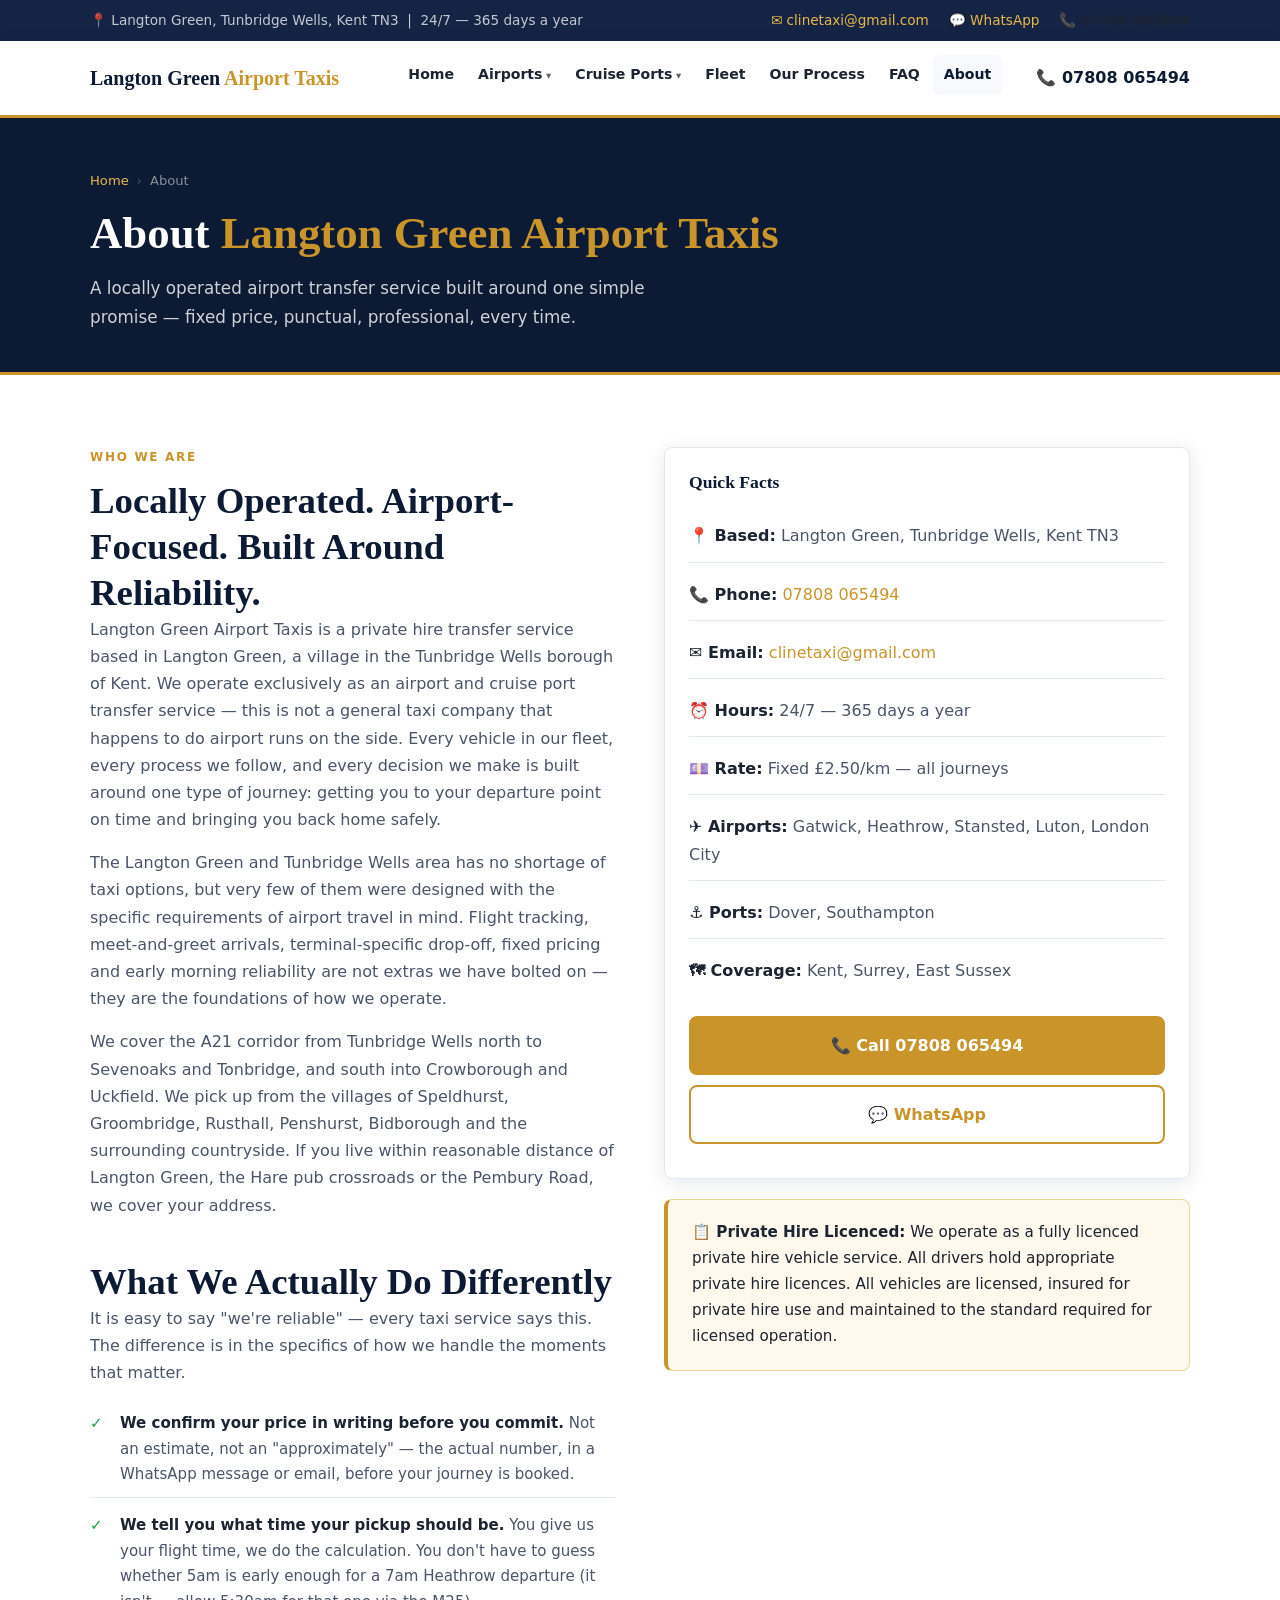
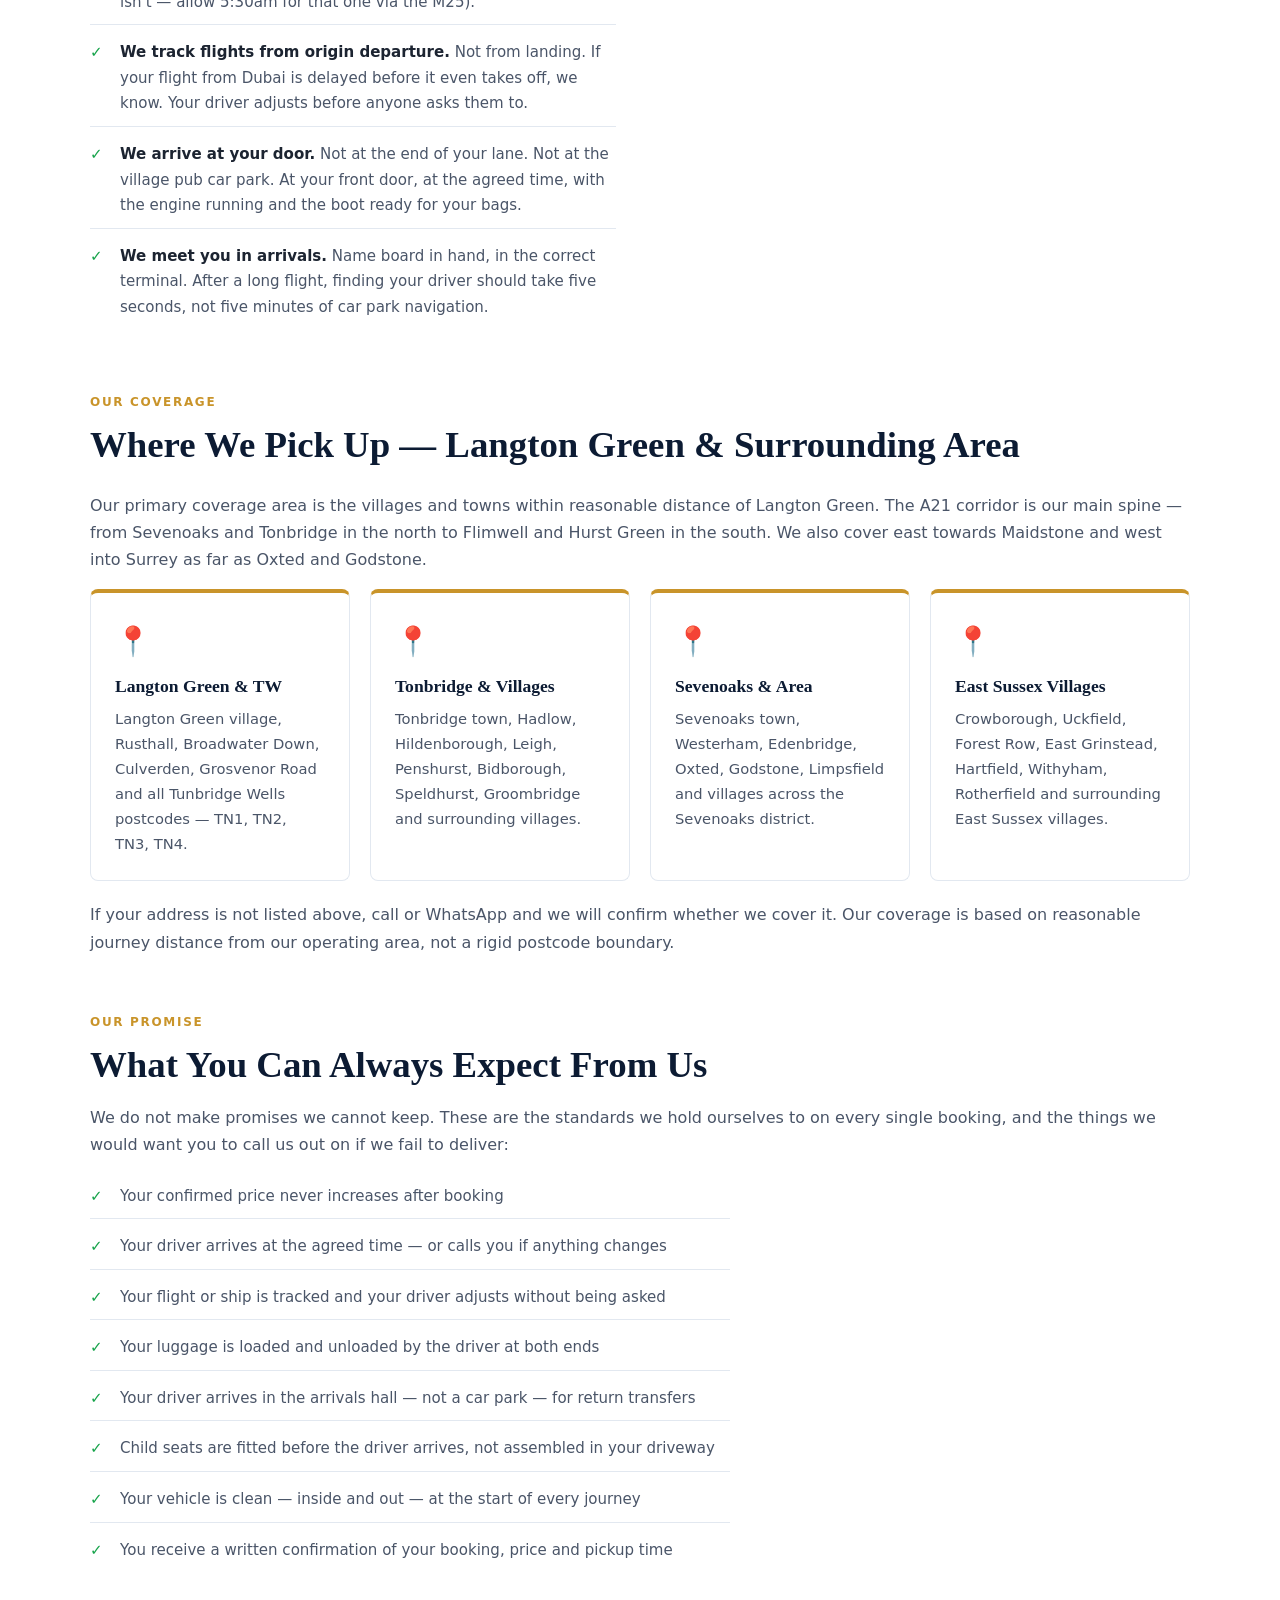
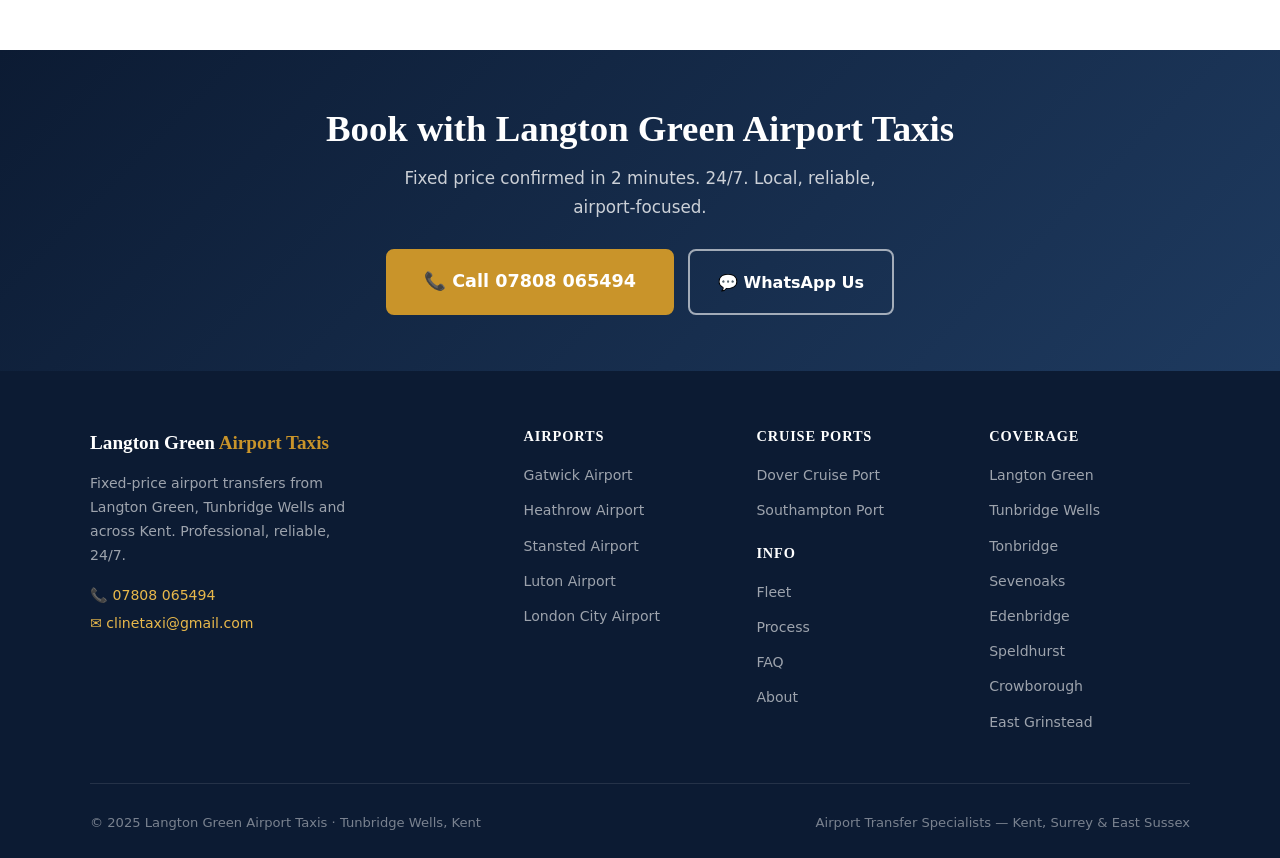
==== about.html @ dd41a6e4 "Initial commit: Langton Green Airport Taxis site" ====
<!DOCTYPE html>
<html lang="en">
<head>
<meta charset="UTF-8">
<meta name="viewport" content="width=device-width, initial-scale=1.0">
<title>About Us | Langton Green Airport Taxis | Kent</title>
<meta name="description" content="Langton Green Airport Taxis — locally operated fixed-price transfer service for Tunbridge Wells, Kent, Surrey and East Sussex. 24/7. Call 07808 065494.">
<meta property="og:type" content="website">
<meta property="og:title" content="About Langton Green Airport Taxis">
<meta property="og:description" content="Locally operated airport transfer service from Langton Green. Fixed price, 24/7, flight tracked. Covering Kent, Surrey & East Sussex.">
<meta property="og:url" content="https://langtongreenairporttaxis.co.uk/about.html">
<meta property="og:site_name" content="Langton Green Airport Taxis">
<meta name="twitter:card" content="summary">
<meta name="twitter:title" content="About Langton Green Airport Taxis">
<meta name="twitter:description" content="Locally operated airport transfer service from Langton Green. Fixed price, 24/7, flight tracked. Covering Kent, Surrey & East Sussex.">
<link rel="canonical" href="https://langtongreenairporttaxis.co.uk/about.html">
<link rel="stylesheet" href="style.css">
<script type="application/ld+json">
{
  "@context": "https://schema.org",
  "@type": "LocalBusiness",
  "name": "Langton Green Airport Taxis",
  "url": "https://langtongreenairporttaxis.co.uk/",
  "telephone": "+447808065494",
  "email": "clinetaxi@gmail.com",
  "description": "Fixed-price airport and cruise port transfers from Langton Green and Tunbridge Wells, Kent.",
  "areaServed": "Langton Green, Tunbridge Wells, Kent"
}
</script>
</head>
<body>
<div class="topbar"><div class="container topbar-inner"><span>📍 Langton Green, Tunbridge Wells, Kent TN3 &nbsp;|&nbsp; 24/7 — 365 days a year</span><div class="topbar-right"><a href="mailto:clinetaxi@gmail.com">✉ clinetaxi@gmail.com</a><a href="https://wa.me/447808065494">💬 WhatsApp</a><a href="tel:+447808065494"><strong>📞 07808 065494</strong></a></div></div></div>
<nav><div class="nav-inner"><a href="index.html" class="logo">Langton Green <span>Airport Taxis</span></a><ul class="nav-links" id="navLinks"><li><a href="index.html">Home</a></li><li class="has-dropdown"><a href="#">Airports</a><div class="dropdown"><a href="gatwick.html">✈️ Gatwick Airport</a><a href="heathrow.html">✈️ Heathrow Airport</a><a href="stansted.html">✈️ Stansted Airport</a><a href="luton.html">✈️ Luton Airport</a><a href="london-city.html">✈️ London City Airport</a></div></li><li class="has-dropdown"><a href="#">Cruise Ports</a><div class="dropdown"><a href="dover.html">⚓ Dover Cruise Port</a><a href="southampton.html">🚢 Southampton Cruise Port</a></div></li><li><a href="fleet.html">Fleet</a></li><li><a href="process.html">Our Process</a></li><li><a href="faq.html">FAQ</a></li><li><a href="about.html" class="active">About</a></li></ul><div class="nav-cta"><a href="tel:+447808065494" class="nav-phone-link">📞 07808 065494</a><button class="hamburger" id="menuBtn" aria-label="Menu"><span></span><span></span><span></span></button></div></div></nav>

<section class="page-hero">
  <div class="container">
    <div class="breadcrumb"><a href="index.html">Home</a> <span>›</span> About</div>
    <h1>About <em>Langton Green Airport Taxis</em></h1>
    <p>A locally operated airport transfer service built around one simple promise — fixed price, punctual, professional, every time.</p>
  </div>
</section>

<section class="section">
  <div class="container">
    <div class="grid-2" style="gap:48px; align-items:start;">
      <div>
        <span class="eyebrow">Who We Are</span>
        <h2>Locally Operated. Airport-Focused. Built Around Reliability.</h2>
        <p>Langton Green Airport Taxis is a private hire transfer service based in Langton Green, a village in the Tunbridge Wells borough of Kent. We operate exclusively as an airport and cruise port transfer service — this is not a general taxi company that happens to do airport runs on the side. Every vehicle in our fleet, every process we follow, and every decision we make is built around one type of journey: getting you to your departure point on time and bringing you back home safely.</p>
        <p>The Langton Green and Tunbridge Wells area has no shortage of taxi options, but very few of them were designed with the specific requirements of airport travel in mind. Flight tracking, meet-and-greet arrivals, terminal-specific drop-off, fixed pricing and early morning reliability are not extras we have bolted on — they are the foundations of how we operate.</p>
        <p>We cover the A21 corridor from Tunbridge Wells north to Sevenoaks and Tonbridge, and south into Crowborough and Uckfield. We pick up from the villages of Speldhurst, Groombridge, Rusthall, Penshurst, Bidborough and the surrounding countryside. If you live within reasonable distance of Langton Green, the Hare pub crossroads or the Pembury Road, we cover your address.</p>

        <h2 style="margin-top:40px;">What We Actually Do Differently</h2>
        <p>It is easy to say "we're reliable" — every taxi service says this. The difference is in the specifics of how we handle the moments that matter.</p>
        <ul class="check-list">
          <li><strong>We confirm your price in writing before you commit.</strong> Not an estimate, not an "approximately" — the actual number, in a WhatsApp message or email, before your journey is booked.</li>
          <li><strong>We tell you what time your pickup should be.</strong> You give us your flight time, we do the calculation. You don't have to guess whether 5am is early enough for a 7am Heathrow departure (it isn't — allow 5:30am for that one via the M25).</li>
          <li><strong>We track flights from origin departure.</strong> Not from landing. If your flight from Dubai is delayed before it even takes off, we know. Your driver adjusts before anyone asks them to.</li>
          <li><strong>We arrive at your door.</strong> Not at the end of your lane. Not at the village pub car park. At your front door, at the agreed time, with the engine running and the boot ready for your bags.</li>
          <li><strong>We meet you in arrivals.</strong> Name board in hand, in the correct terminal. After a long flight, finding your driver should take five seconds, not five minutes of car park navigation.</li>
        </ul>
      </div>

      <div>
        <div class="sidebar-card" style="position:static;">
          <h3>Quick Facts</h3>
          <ul style="list-style:none; padding:0;">
            <li style="padding:12px 0; border-bottom:1px solid var(--border);"><strong>📍 Based:</strong> Langton Green, Tunbridge Wells, Kent TN3</li>
            <li style="padding:12px 0; border-bottom:1px solid var(--border);"><strong>📞 Phone:</strong> <a href="tel:+447808065494">07808 065494</a></li>
            <li style="padding:12px 0; border-bottom:1px solid var(--border);"><strong>✉ Email:</strong> <a href="mailto:clinetaxi@gmail.com">clinetaxi@gmail.com</a></li>
            <li style="padding:12px 0; border-bottom:1px solid var(--border);"><strong>⏰ Hours:</strong> 24/7 — 365 days a year</li>
            <li style="padding:12px 0; border-bottom:1px solid var(--border);"><strong>💷 Rate:</strong> Fixed £2.50/km — all journeys</li>
            <li style="padding:12px 0; border-bottom:1px solid var(--border);"><strong>✈ Airports:</strong> Gatwick, Heathrow, Stansted, Luton, London City</li>
            <li style="padding:12px 0; border-bottom:1px solid var(--border);"><strong>⚓ Ports:</strong> Dover, Southampton</li>
            <li style="padding:12px 0;"><strong>🗺 Coverage:</strong> Kent, Surrey, East Sussex</li>
          </ul>
          <div style="margin-top:20px;">
            <a href="tel:+447808065494" class="btn btn-gold" style="width:100%; justify-content:center; margin-bottom:10px;">📞 Call 07808 065494</a>
            <a href="https://wa.me/447808065494" class="btn btn-outline-gold" style="width:100%; justify-content:center;">💬 WhatsApp</a>
          </div>
        </div>

        <div class="info-box" style="margin-top:20px;">
          <p><strong>📋 Private Hire Licenced:</strong> We operate as a fully licenced private hire vehicle service. All drivers hold appropriate private hire licences. All vehicles are licensed, insured for private hire use and maintained to the standard required for licensed operation.</p>
        </div>
      </div>
    </div>

    <div style="margin-top:56px;">
      <span class="eyebrow">Our Coverage</span>
      <h2 class="mb-24">Where We Pick Up — Langton Green & Surrounding Area</h2>
      <p>Our primary coverage area is the villages and towns within reasonable distance of Langton Green. The A21 corridor is our main spine — from Sevenoaks and Tonbridge in the north to Flimwell and Hurst Green in the south. We also cover east towards Maidstone and west into Surrey as far as Oxted and Godstone.</p>

      <div class="grid-4">
        <div class="season-card">
          <span class="season-emoji">📍</span>
          <h3>Langton Green & TW</h3>
          <p>Langton Green village, Rusthall, Broadwater Down, Culverden, Grosvenor Road and all Tunbridge Wells postcodes — TN1, TN2, TN3, TN4.</p>
        </div>
        <div class="season-card">
          <span class="season-emoji">📍</span>
          <h3>Tonbridge & Villages</h3>
          <p>Tonbridge town, Hadlow, Hildenborough, Leigh, Penshurst, Bidborough, Speldhurst, Groombridge and surrounding villages.</p>
        </div>
        <div class="season-card">
          <span class="season-emoji">📍</span>
          <h3>Sevenoaks & Area</h3>
          <p>Sevenoaks town, Westerham, Edenbridge, Oxted, Godstone, Limpsfield and villages across the Sevenoaks district.</p>
        </div>
        <div class="season-card">
          <span class="season-emoji">📍</span>
          <h3>East Sussex Villages</h3>
          <p>Crowborough, Uckfield, Forest Row, East Grinstead, Hartfield, Withyham, Rotherfield and surrounding East Sussex villages.</p>
        </div>
      </div>
      <p style="margin-top:20px;">If your address is not listed above, call or WhatsApp and we will confirm whether we cover it. Our coverage is based on reasonable journey distance from our operating area, not a rigid postcode boundary.</p>
    </div>

    <div style="margin-top:56px;">
      <span class="eyebrow">Our Promise</span>
      <h2 class="mb-16">What You Can Always Expect From Us</h2>
      <p>We do not make promises we cannot keep. These are the standards we hold ourselves to on every single booking, and the things we would want you to call us out on if we fail to deliver:</p>
      <ul class="check-list" style="max-width:640px;">
        <li>Your confirmed price never increases after booking</li>
        <li>Your driver arrives at the agreed time — or calls you if anything changes</li>
        <li>Your flight or ship is tracked and your driver adjusts without being asked</li>
        <li>Your luggage is loaded and unloaded by the driver at both ends</li>
        <li>Your driver arrives in the arrivals hall — not a car park — for return transfers</li>
        <li>Child seats are fitted before the driver arrives, not assembled in your driveway</li>
        <li>Your vehicle is clean — inside and out — at the start of every journey</li>
        <li>You receive a written confirmation of your booking, price and pickup time</li>
      </ul>
    </div>

  </div>
</section>

<section class="cta-strip"><div class="container"><h2>Book with Langton Green Airport Taxis</h2><p>Fixed price confirmed in 2 minutes. 24/7. Local, reliable, airport-focused.</p><div class="btn-ctas"><a href="tel:+447808065494" class="btn btn-gold btn-lg">📞 Call 07808 065494</a><a href="https://wa.me/447808065494" class="btn btn-outline-white">💬 WhatsApp Us</a></div></div></section>

<footer><div class="container"><div class="footer-grid"><div class="footer-brand"><span class="footer-logo-txt">Langton Green <span>Airport Taxis</span></span><p>Fixed-price airport transfers from Langton Green, Tunbridge Wells and across Kent. Professional, reliable, 24/7.</p><div class="footer-contact"><a href="tel:+447808065494">📞 07808 065494</a><a href="mailto:clinetaxi@gmail.com">✉ clinetaxi@gmail.com</a></div></div><div><h4>Airports</h4><ul><li><a href="gatwick.html">Gatwick Airport</a></li><li><a href="heathrow.html">Heathrow Airport</a></li><li><a href="stansted.html">Stansted Airport</a></li><li><a href="luton.html">Luton Airport</a></li><li><a href="london-city.html">London City Airport</a></li></ul></div><div><h4>Cruise Ports</h4><ul><li><a href="dover.html">Dover Cruise Port</a></li><li><a href="southampton.html">Southampton Port</a></li></ul><h4 style="margin-top:20px;">Info</h4><ul><li><a href="fleet.html">Fleet</a></li><li><a href="process.html">Process</a></li><li><a href="faq.html">FAQ</a></li><li><a href="about.html">About</a></li></ul></div><div><h4>Coverage</h4><ul><li><a href="#">Langton Green</a></li><li><a href="#">Tunbridge Wells</a></li><li><a href="#">Tonbridge</a></li><li><a href="#">Sevenoaks</a></li><li><a href="#">Edenbridge</a></li><li><a href="#">Speldhurst</a></li><li><a href="#">Crowborough</a></li><li><a href="#">East Grinstead</a></li></ul></div></div><div class="footer-bottom"><span>© 2025 Langton Green Airport Taxis · Tunbridge Wells, Kent</span><span>Airport Transfer Specialists — Kent, Surrey & East Sussex</span></div></div></footer>
<script>const menuBtn=document.getElementById('menuBtn');const navLinks=document.getElementById('navLinks');menuBtn.addEventListener('click',()=>navLinks.classList.toggle('open'));</script>
</body>
</html>
---- style.css ----
/* =============================================
   LANGTON GREEN AIRPORT TAXIS
   Design System — Premium British Transfer
   Palette: Navy / Gold / White / Light Grey
   ============================================= */

:root {
  --navy:       #0C1B33;
  --navy-light: #152444;
  --navy-mid:   #1E3A5F;
  --gold:       #C9942A;
  --gold-light: #E8B84B;
  --gold-pale:  #FFF8EC;
  --white:      #FFFFFF;
  --light:      #F8F9FC;
  --border:     #E2E8F0;
  --text:       #1C2431;
  --text-mid:   #4A5568;
  --text-light: #718096;
  --green:      #16A34A;
  --red:        #DC2626;
  --radius:     8px;
  --shadow:     0 4px 20px rgba(12,27,51,0.1);
  --transition: 0.2s ease;
}

/* Reset */
*, *::before, *::after { margin: 0; padding: 0; box-sizing: border-box; }
html { scroll-behavior: smooth; }
img { max-width: 100%; height: auto; display: block; }

/* Base */
body {
  font-family: -apple-system, BlinkMacSystemFont, 'Segoe UI', system-ui, sans-serif;
  color: var(--text);
  line-height: 1.7;
  font-size: 16px;
  background: var(--white);
}

/* Typography */
h1, h2, h3, h4 {
  font-family: Georgia, 'Times New Roman', serif;
  line-height: 1.25;
  color: var(--navy);
}
h1 { font-size: clamp(2rem, 5vw, 3.4rem); font-weight: 700; }
h2 { font-size: clamp(1.5rem, 3.5vw, 2.3rem); font-weight: 700; }
h3 { font-size: clamp(1.1rem, 2.5vw, 1.5rem); font-weight: 600; }
h4 { font-size: 1.05rem; font-weight: 600; }

p { margin-bottom: 1rem; color: var(--text-mid); }
p:last-child { margin-bottom: 0; }
ul, ol { padding-left: 1.5rem; }
li { margin-bottom: 6px; color: var(--text-mid); }
a { color: var(--gold); text-decoration: none; transition: var(--transition); }
a:hover { color: var(--gold-light); }
strong { color: var(--text); }

.gold { color: var(--gold) !important; }
.white { color: var(--white) !important; }

/* Layout */
.container { max-width: 1140px; margin: 0 auto; padding: 0 20px; }
.section { padding: 72px 0; }
.section-dark { background: var(--navy); }
.section-dark h1, .section-dark h2, .section-dark h3, .section-dark h4 { color: var(--white); }
.section-dark p, .section-dark li { color: rgba(255,255,255,0.78); }
.section-dark strong { color: var(--white); }
.section-light { background: var(--light); }
.section-gold-pale { background: var(--gold-pale); }
.text-center { text-align: center; }

/* Section headers */
.section-header { text-align: center; max-width: 680px; margin: 0 auto 48px; }
.section-header h2 { margin-bottom: 12px; }
.section-header p { font-size: 1.05rem; color: var(--text-mid); }

/* Eyebrow */
.eyebrow {
  display: block;
  font-size: 0.75rem;
  font-weight: 700;
  letter-spacing: 0.14em;
  text-transform: uppercase;
  color: var(--gold);
  margin-bottom: 10px;
}
.section-dark .eyebrow { color: var(--gold-light); }

/* Divider */
.divider {
  width: 56px;
  height: 3px;
  background: var(--gold);
  margin: 16px auto 0;
}

/* =============================================
   BUTTONS
   ============================================= */
.btn {
  display: inline-flex;
  align-items: center;
  justify-content: center;
  gap: 8px;
  padding: 14px 28px;
  border-radius: var(--radius);
  font-weight: 700;
  font-size: 1rem;
  cursor: pointer;
  transition: var(--transition);
  text-decoration: none;
  border: 2px solid transparent;
  white-space: nowrap;
}
.btn-gold {
  background: var(--gold);
  color: var(--white);
  border-color: var(--gold);
}
.btn-gold:hover {
  background: var(--gold-light);
  border-color: var(--gold-light);
  color: var(--white);
  transform: translateY(-1px);
  box-shadow: 0 6px 20px rgba(201,148,42,0.35);
}
.btn-white {
  background: var(--white);
  color: var(--navy);
  border-color: var(--white);
}
.btn-white:hover {
  background: transparent;
  color: var(--white);
  transform: translateY(-1px);
}
.btn-outline-white {
  background: transparent;
  color: var(--white);
  border-color: rgba(255,255,255,0.6);
}
.btn-outline-white:hover {
  background: var(--white);
  color: var(--navy);
  border-color: var(--white);
}
.btn-outline-gold {
  background: transparent;
  color: var(--gold);
  border-color: var(--gold);
}
.btn-outline-gold:hover {
  background: var(--gold);
  color: var(--white);
}
.btn-lg { padding: 16px 36px; font-size: 1.1rem; }
.btn-sm { padding: 10px 20px; font-size: 0.9rem; }

/* =============================================
   TOPBAR
   ============================================= */
.topbar {
  background: var(--navy-light);
  color: rgba(255,255,255,0.75);
  padding: 9px 0;
  font-size: 0.85rem;
}
.topbar-inner {
  display: flex;
  justify-content: space-between;
  align-items: center;
  flex-wrap: wrap;
  gap: 8px;
}
.topbar a { color: var(--gold-light); }
.topbar a:hover { color: var(--white); }
.topbar-right { display: flex; gap: 20px; align-items: center; }

/* =============================================
   NAV
   ============================================= */
nav {
  background: var(--white);
  border-bottom: 3px solid var(--gold);
  position: sticky;
  top: 0;
  z-index: 200;
  box-shadow: 0 2px 16px rgba(0,0,0,0.08);
}
.nav-inner {
  display: flex;
  align-items: center;
  justify-content: space-between;
  padding: 14px 20px;
  max-width: 1140px;
  margin: 0 auto;
  gap: 16px;
}
.logo {
  font-family: Georgia, serif;
  font-weight: 700;
  font-size: 1.25rem;
  color: var(--navy);
  text-decoration: none;
  flex-shrink: 0;
}
.logo span { color: var(--gold); }

.nav-links {
  display: flex;
  list-style: none;
  gap: 2px;
  align-items: center;
  flex-wrap: nowrap;
}
.nav-links > li > a {
  color: var(--text);
  font-weight: 600;
  font-size: 0.88rem;
  padding: 8px 11px;
  border-radius: 6px;
  display: block;
}
.nav-links > li > a:hover,
.nav-links > li > a.active { background: var(--light); color: var(--navy); }

/* Dropdown */
.has-dropdown { position: relative; }
.has-dropdown > a::after { content: ' ▾'; font-size: 0.65rem; opacity: 0.7; }
.dropdown {
  position: absolute;
  top: calc(100% + 6px);
  left: 0;
  background: var(--white);
  border: 1px solid var(--border);
  border-radius: var(--radius);
  box-shadow: 0 8px 28px rgba(0,0,0,0.13);
  min-width: 230px;
  opacity: 0;
  visibility: hidden;
  transform: translateY(-6px);
  transition: all 0.2s ease;
  z-index: 300;
}
.has-dropdown:hover .dropdown,
.has-dropdown:focus-within .dropdown {
  opacity: 1;
  visibility: visible;
  transform: translateY(0);
}
.dropdown a {
  display: flex;
  align-items: center;
  gap: 8px;
  padding: 11px 16px;
  color: var(--text-mid);
  font-size: 0.88rem;
  border-bottom: 1px solid var(--border);
  font-weight: 500;
}
.dropdown a:last-child { border-bottom: none; border-radius: 0 0 var(--radius) var(--radius); }
.dropdown a:first-child { border-radius: var(--radius) var(--radius) 0 0; }
.dropdown a:hover { background: var(--light); color: var(--gold); }

.nav-cta { display: flex; align-items: center; gap: 10px; flex-shrink: 0; }
.nav-phone-link {
  font-weight: 700;
  color: var(--navy);
  font-size: 1rem;
  display: flex;
  align-items: center;
  gap: 6px;
}
.nav-phone-link:hover { color: var(--gold); }

/* Hamburger */
.hamburger {
  display: none;
  flex-direction: column;
  gap: 5px;
  cursor: pointer;
  padding: 6px;
  background: none;
  border: none;
}
.hamburger span {
  display: block;
  height: 2px;
  width: 24px;
  background: var(--navy);
  border-radius: 2px;
  transition: var(--transition);
}

/* =============================================
   HERO (HOMEPAGE)
   ============================================= */
.hero {
  background: var(--navy);
  padding: 80px 0 64px;
  position: relative;
  overflow: hidden;
}
.hero::before {
  content: '';
  position: absolute;
  inset: 0;
  background:
    radial-gradient(ellipse at 70% 30%, rgba(201,148,42,0.12) 0%, transparent 55%),
    radial-gradient(ellipse at 20% 80%, rgba(30,58,95,0.6) 0%, transparent 50%);
  pointer-events: none;
}
.hero-grid {
  display: grid;
  grid-template-columns: 1fr 380px;
  gap: 40px;
  align-items: start;
  position: relative;
  z-index: 1;
}
.hero h1 { color: var(--white); margin-bottom: 1.2rem; }
.hero h1 em { color: var(--gold); font-style: normal; }
.hero-lead { font-size: 1.12rem; color: rgba(255,255,255,0.82); max-width: 540px; margin-bottom: 2rem; }
.hero-ctas { display: flex; gap: 12px; flex-wrap: wrap; margin-bottom: 2.5rem; }

.hero-badges {
  display: flex;
  flex-wrap: wrap;
  gap: 14px;
}
.h-badge {
  display: flex;
  align-items: center;
  gap: 7px;
  font-size: 0.88rem;
  color: rgba(255,255,255,0.78);
  background: rgba(255,255,255,0.07);
  padding: 7px 12px;
  border-radius: 20px;
  border: 1px solid rgba(255,255,255,0.12);
}
.h-badge strong { color: var(--white); }

/* Hero card (price box) */
.hero-card {
  background: rgba(255,255,255,0.06);
  border: 1px solid rgba(255,255,255,0.15);
  border-radius: 12px;
  padding: 28px;
  backdrop-filter: blur(10px);
}
.hero-card h3 { color: var(--white); margin-bottom: 16px; font-size: 1.1rem; }
.price-big {
  font-family: Georgia, serif;
  font-size: 3.5rem;
  font-weight: 700;
  color: var(--gold);
  line-height: 1;
  margin-bottom: 4px;
}
.price-label { font-size: 0.85rem; color: rgba(255,255,255,0.65); margin-bottom: 20px; }
.airport-list { list-style: none; padding: 0; margin-bottom: 20px; }
.airport-list li {
  padding: 8px 0;
  color: rgba(255,255,255,0.8);
  font-size: 0.9rem;
  border-bottom: 1px solid rgba(255,255,255,0.08);
  display: flex;
  justify-content: space-between;
  margin: 0;
}
.airport-list li:last-child { border-bottom: none; }
.airport-list li span { color: var(--gold-light); font-weight: 600; }

/* =============================================
   TRUST STRIP
   ============================================= */
.trust-strip {
  background: var(--white);
  border-bottom: 1px solid var(--border);
  padding: 0;
}
.trust-grid {
  display: grid;
  grid-template-columns: repeat(5, 1fr);
  border: 1px solid var(--border);
  border-radius: var(--radius);
  overflow: hidden;
  margin: 0 20px;
  max-width: 1140px;
  margin: -24px auto 0;
  box-shadow: var(--shadow);
  position: relative;
  z-index: 10;
}
.t-item {
  background: var(--white);
  padding: 22px 16px;
  text-align: center;
  border-right: 1px solid var(--border);
}
.t-item:last-child { border-right: none; }
.t-num {
  font-family: Georgia, serif;
  font-size: 1.9rem;
  font-weight: 700;
  color: var(--gold);
  display: block;
  line-height: 1;
  margin-bottom: 4px;
}
.t-label {
  font-size: 0.8rem;
  color: var(--text-mid);
  font-weight: 500;
}

/* =============================================
   SERVICE CARDS
   ============================================= */
.service-card {
  background: var(--white);
  border-radius: var(--radius);
  padding: 28px;
  border: 1px solid var(--border);
  box-shadow: 0 2px 12px rgba(12,27,51,0.06);
  transition: var(--transition);
  display: flex;
  flex-direction: column;
}
.service-card:hover {
  border-color: var(--gold);
  transform: translateY(-3px);
  box-shadow: 0 10px 32px rgba(12,27,51,0.12);
}
.sc-icon { font-size: 2rem; margin-bottom: 12px; }
.sc-dist {
  font-size: 0.8rem;
  color: var(--text-light);
  font-weight: 600;
  letter-spacing: 0.05em;
  text-transform: uppercase;
  margin-bottom: 6px;
  display: block;
}
.service-card h3 { margin-bottom: 8px; font-size: 1.15rem; }
.service-card p { color: var(--text-mid); font-size: 0.92rem; flex-grow: 1; }
.sc-price {
  display: flex;
  align-items: center;
  justify-content: space-between;
  margin-top: 16px;
  padding-top: 14px;
  border-top: 1px solid var(--border);
}
.sc-price-val { font-weight: 700; color: var(--navy); font-family: Georgia, serif; font-size: 1.1rem; }
.sc-link {
  color: var(--gold);
  font-size: 0.88rem;
  font-weight: 700;
  display: flex;
  align-items: center;
  gap: 4px;
}

/* =============================================
   PROCESS STEPS
   ============================================= */
.step-row { display: flex; gap: 20px; margin-bottom: 28px; }
.step-num-circle {
  flex-shrink: 0;
  width: 48px;
  height: 48px;
  border-radius: 50%;
  background: var(--gold);
  color: var(--white);
  display: flex;
  align-items: center;
  justify-content: center;
  font-family: Georgia, serif;
  font-weight: 700;
  font-size: 1.15rem;
}
.section-dark .step-num-circle { background: var(--gold); }
.step-body h4 { margin-bottom: 5px; font-size: 1rem; }

/* =============================================
   COMPARISON TABLE
   ============================================= */
.compare-wrap { overflow-x: auto; }
.compare-table {
  width: 100%;
  border-collapse: collapse;
  border-radius: var(--radius);
  overflow: hidden;
  box-shadow: var(--shadow);
  min-width: 600px;
}
.compare-table th {
  background: var(--navy);
  color: var(--white);
  padding: 14px 16px;
  text-align: left;
  font-size: 0.82rem;
  font-weight: 700;
  letter-spacing: 0.04em;
  text-transform: uppercase;
}
.compare-table td {
  padding: 13px 16px;
  border-bottom: 1px solid var(--border);
  font-size: 0.9rem;
  color: var(--text-mid);
  background: var(--white);
}
.compare-table tr.us-row td {
  background: var(--gold-pale);
  font-weight: 600;
  color: var(--navy);
}
.compare-table tr:last-child td { border-bottom: none; }
.yes { color: var(--green); font-weight: 700; }
.no { color: var(--red); }
.maybe { color: #D97706; }

/* =============================================
   REVIEW CARDS
   ============================================= */
.review-card {
  background: var(--white);
  border-radius: var(--radius);
  padding: 24px;
  border: 1px solid var(--border);
  border-left: 4px solid var(--gold);
  box-shadow: 0 2px 10px rgba(0,0,0,0.05);
}
.stars { color: var(--gold); font-size: 1rem; margin-bottom: 10px; letter-spacing: 2px; }
.review-text { font-style: italic; color: var(--text-mid); margin-bottom: 14px; line-height: 1.6; font-size: 0.95rem; }
.review-meta { font-weight: 700; color: var(--navy); font-size: 0.9rem; }
.review-meta span { font-weight: 400; color: var(--text-light); }

/* =============================================
   FAQ
   ============================================= */
.faq-item {
  border: 1px solid var(--border);
  border-radius: var(--radius);
  overflow: hidden;
  margin-bottom: 10px;
}
.faq-q {
  padding: 17px 20px;
  background: var(--white);
  font-weight: 600;
  color: var(--navy);
  cursor: pointer;
  display: flex;
  justify-content: space-between;
  align-items: center;
  font-size: 0.97rem;
  line-height: 1.4;
  user-select: none;
}
.faq-toggle {
  flex-shrink: 0;
  width: 24px;
  height: 24px;
  background: var(--gold);
  color: var(--white);
  border-radius: 50%;
  display: flex;
  align-items: center;
  justify-content: center;
  font-size: 1.1rem;
  line-height: 1;
  margin-left: 12px;
  transition: var(--transition);
}
.faq-a {
  padding: 0 20px;
  max-height: 0;
  overflow: hidden;
  background: var(--light);
  font-size: 0.93rem;
  transition: max-height 0.32s ease, padding 0.32s ease;
  color: var(--text-mid);
}
.faq-item.open .faq-a {
  max-height: 600px;
  padding: 16px 20px;
}
.faq-item.open .faq-toggle { transform: rotate(45deg); }

/* =============================================
   ROUTE INFO BOX
   ============================================= */
.route-box {
  background: var(--light);
  border-left: 4px solid var(--gold);
  border-radius: var(--radius);
  padding: 24px;
  margin: 24px 0;
}
.route-box h4 { margin-bottom: 14px; color: var(--navy); }
.route-stats {
  display: flex;
  flex-wrap: wrap;
  gap: 16px;
}
.r-stat {
  display: flex;
  align-items: center;
  gap: 8px;
  font-size: 0.9rem;
}
.r-stat .icon { font-size: 1.2rem; }
.r-stat strong { color: var(--navy); display: block; }
.r-stat span { color: var(--text-light); font-size: 0.82rem; }

/* Terminal cards */
.terminal-grid {
  display: grid;
  grid-template-columns: repeat(auto-fit, minmax(175px, 1fr));
  gap: 14px;
  margin: 20px 0;
}
.terminal-card {
  background: var(--white);
  border: 1px solid var(--border);
  border-radius: var(--radius);
  padding: 18px;
  text-align: center;
}
.terminal-card h4 { color: var(--navy); font-size: 0.95rem; margin-bottom: 6px; }
.terminal-card p { color: var(--text-mid); font-size: 0.82rem; margin: 0; }

/* =============================================
   CHECKLIST
   ============================================= */
.check-list {
  list-style: none;
  padding: 0;
}
.check-list li {
  padding: 9px 0 9px 30px;
  position: relative;
  color: var(--text-mid);
  border-bottom: 1px solid var(--border);
  font-size: 0.94rem;
}
.check-list li:last-child { border-bottom: none; }
.check-list li::before {
  content: '✓';
  position: absolute;
  left: 0;
  color: var(--green);
  font-weight: 700;
  top: 9px;
}
.section-dark .check-list li { color: rgba(255,255,255,0.78); border-color: rgba(255,255,255,0.1); }
.section-dark .check-list li::before { color: var(--gold-light); }

/* =============================================
   SEASON CARDS
   ============================================= */
.season-card {
  background: var(--white);
  border-radius: var(--radius);
  padding: 24px;
  border: 1px solid var(--border);
  border-top: 4px solid var(--gold);
}
.season-emoji { font-size: 1.8rem; display: block; margin-bottom: 10px; }
.season-card h3 { font-size: 1.1rem; margin-bottom: 8px; }
.season-card p { font-size: 0.92rem; color: var(--text-mid); }

/* =============================================
   CTA STRIP
   ============================================= */
.cta-strip {
  background: linear-gradient(135deg, var(--navy) 0%, var(--navy-mid) 100%);
  padding: 56px 0;
  text-align: center;
}
.cta-strip h2 { color: var(--white); margin-bottom: 12px; }
.cta-strip p { color: rgba(255,255,255,0.78); max-width: 500px; margin: 0 auto 28px; font-size: 1.05rem; }
.cta-strip .btn-ctas { display: flex; gap: 14px; justify-content: center; flex-wrap: wrap; }

/* =============================================
   PAGE HERO (interior pages)
   ============================================= */
.page-hero {
  background: var(--navy);
  padding: 52px 0 44px;
  position: relative;
}
.page-hero::after {
  content: '';
  position: absolute;
  bottom: 0;
  left: 0;
  right: 0;
  height: 3px;
  background: var(--gold);
}
.page-hero h1 { color: var(--white); margin-bottom: 12px; font-size: clamp(1.7rem, 4vw, 2.8rem); }
.page-hero h1 em { color: var(--gold); font-style: normal; }
.page-hero p { color: rgba(255,255,255,0.8); max-width: 620px; font-size: 1.05rem; }
.breadcrumb {
  font-size: 0.82rem;
  color: rgba(255,255,255,0.5);
  margin-bottom: 14px;
  display: flex;
  align-items: center;
  gap: 8px;
  flex-wrap: wrap;
}
.breadcrumb a { color: var(--gold-light); }
.breadcrumb span { opacity: 0.5; }

/* Inline highlight box */
.info-box {
  background: var(--gold-pale);
  border: 1px solid #F0D598;
  border-left: 4px solid var(--gold);
  border-radius: var(--radius);
  padding: 20px 24px;
  margin: 24px 0;
}
.info-box p { margin: 0; color: var(--text); font-size: 0.95rem; }

/* =============================================
   FLEET CARDS
   ============================================= */
.fleet-card {
  background: var(--white);
  border: 1px solid var(--border);
  border-radius: var(--radius);
  overflow: hidden;
  box-shadow: 0 2px 12px rgba(0,0,0,0.06);
  transition: var(--transition);
}
.fleet-card:hover { transform: translateY(-2px); box-shadow: 0 8px 28px rgba(12,27,51,0.1); }
.fleet-img {
  background: var(--light);
  height: 180px;
  display: flex;
  align-items: center;
  justify-content: center;
  font-size: 4rem;
  border-bottom: 1px solid var(--border);
}
.fleet-body { padding: 22px; }
.fleet-body h3 { margin-bottom: 6px; }
.fleet-capacity {
  display: inline-flex;
  align-items: center;
  gap: 5px;
  background: var(--light);
  padding: 4px 10px;
  border-radius: 20px;
  font-size: 0.82rem;
  color: var(--text-mid);
  margin-bottom: 12px;
  font-weight: 600;
}
.fleet-body p { font-size: 0.9rem; color: var(--text-mid); margin-bottom: 14px; }
.fleet-price { font-family: Georgia, serif; color: var(--gold); font-weight: 700; font-size: 1.1rem; }

/* =============================================
   FOOTER
   ============================================= */
footer {
  background: var(--navy);
  padding: 56px 0 24px;
}
.footer-grid {
  display: grid;
  grid-template-columns: 2fr 1fr 1fr 1fr;
  gap: 32px;
  padding-bottom: 40px;
  border-bottom: 1px solid rgba(255,255,255,0.1);
  margin-bottom: 28px;
}
.footer-brand { max-width: 280px; }
.footer-logo-txt {
  font-family: Georgia, serif;
  font-weight: 700;
  font-size: 1.2rem;
  color: var(--white);
  margin-bottom: 12px;
  display: block;
}
.footer-logo-txt span { color: var(--gold); }
.footer-brand p { color: rgba(255,255,255,0.6); font-size: 0.88rem; margin-bottom: 16px; }
.footer-contact a {
  color: var(--gold-light);
  font-size: 0.88rem;
  display: block;
  margin-bottom: 5px;
}
footer h4 {
  color: var(--white);
  font-size: 0.9rem;
  font-weight: 700;
  letter-spacing: 0.06em;
  text-transform: uppercase;
  margin-bottom: 16px;
}
footer ul { list-style: none; padding: 0; }
footer ul li { margin-bottom: 8px; }
footer ul a { color: rgba(255,255,255,0.6); font-size: 0.88rem; }
footer ul a:hover { color: var(--gold-light); }
.footer-bottom {
  display: flex;
  justify-content: space-between;
  align-items: center;
  flex-wrap: wrap;
  gap: 10px;
  font-size: 0.82rem;
  color: rgba(255,255,255,0.45);
}

/* =============================================
   GRIDS
   ============================================= */
.grid-2 { display: grid; grid-template-columns: repeat(auto-fit, minmax(300px, 1fr)); gap: 24px; }
.grid-3 { display: grid; grid-template-columns: repeat(auto-fit, minmax(260px, 1fr)); gap: 24px; }
.grid-4 { display: grid; grid-template-columns: repeat(auto-fit, minmax(220px, 1fr)); gap: 20px; }

/* =============================================
   RESPONSIVE
   ============================================= */
@media (max-width: 900px) {
  .hero-grid { grid-template-columns: 1fr; }
  .hero-card { display: none; }
  .footer-grid { grid-template-columns: 1fr 1fr; }
  .trust-grid { grid-template-columns: repeat(3, 1fr); }
  .t-item:nth-child(n+4) { border-top: 1px solid var(--border); }
  .nav-links { display: none; }
  .hamburger { display: flex; }
}
@media (max-width: 900px) {
  .nav-inner { flex-wrap: wrap; position: relative; }
  .nav-links.open {
    display: flex;
    flex-direction: column;
    align-items: stretch;
    position: absolute;
    top: 100%;
    left: 0;
    right: 0;
    background: var(--white);
    padding: 12px;
    box-shadow: 0 10px 28px rgba(0,0,0,0.12);
    z-index: 500;
    border-top: 1px solid var(--border);
  }
  .nav-links.open li { width: 100%; }
  .nav-links.open > li > a { display: block; padding: 12px 16px; }
  .dropdown { position: static; opacity: 1; visibility: visible; box-shadow: none; border: none; background: var(--light); transform: none; }
  .dropdown a { padding: 8px 24px; font-size: 0.85rem; border-bottom: none; }
}
@media (max-width: 600px) {
  .section { padding: 48px 0; }
  .hero { padding: 48px 0 40px; }
  .trust-grid { grid-template-columns: repeat(2, 1fr); }
  .grid-3, .grid-4 { grid-template-columns: 1fr; }
  .footer-grid { grid-template-columns: 1fr; }
  .compare-table th, .compare-table td { padding: 10px 10px; font-size: 0.82rem; }
  .cta-strip .btn-ctas { flex-direction: column; align-items: center; }
  .step-row { flex-direction: column; gap: 10px; }
}

/* =============================================
   UTILITY
   ============================================= */
.mb-8 { margin-bottom: 8px; }
.mb-12 { margin-bottom: 12px; }
.mb-16 { margin-bottom: 16px; }
.mb-24 { margin-bottom: 24px; }
.mb-32 { margin-bottom: 32px; }
.mb-48 { margin-bottom: 48px; }
.mt-24 { margin-top: 24px; }
.mt-32 { margin-top: 32px; }
.mt-48 { margin-top: 48px; }

/* Highlight pill */
.pill {
  display: inline-block;
  padding: 3px 10px;
  border-radius: 20px;
  font-size: 0.78rem;
  font-weight: 700;
  letter-spacing: 0.05em;
}
.pill-gold { background: var(--gold); color: var(--white); }
.pill-navy { background: var(--navy); color: var(--white); }
.pill-green { background: #DCFCE7; color: #166534; }

/* Two-col layout for inner pages */
.content-layout {
  display: grid;
  grid-template-columns: 1fr 320px;
  gap: 40px;
  align-items: start;
}
.sidebar-card {
  background: var(--white);
  border: 1px solid var(--border);
  border-radius: var(--radius);
  padding: 24px;
  box-shadow: var(--shadow);
  position: sticky;
  top: 90px;
}
.sidebar-card h3 { margin-bottom: 16px; font-size: 1.1rem; color: var(--navy); }
.sidebar-card .price-display {
  font-family: Georgia, serif;
  font-size: 2.5rem;
  font-weight: 700;
  color: var(--gold);
  margin-bottom: 4px;
}
.sidebar-card .price-note { font-size: 0.82rem; color: var(--text-light); margin-bottom: 20px; }
.sidebar-card .btn { width: 100%; margin-bottom: 10px; justify-content: center; }
.sidebar-divider { border: none; border-top: 1px solid var(--border); margin: 16px 0; }

@media (max-width: 900px) {
  .content-layout { grid-template-columns: 1fr; }
  .sidebar-card { position: static; }
}
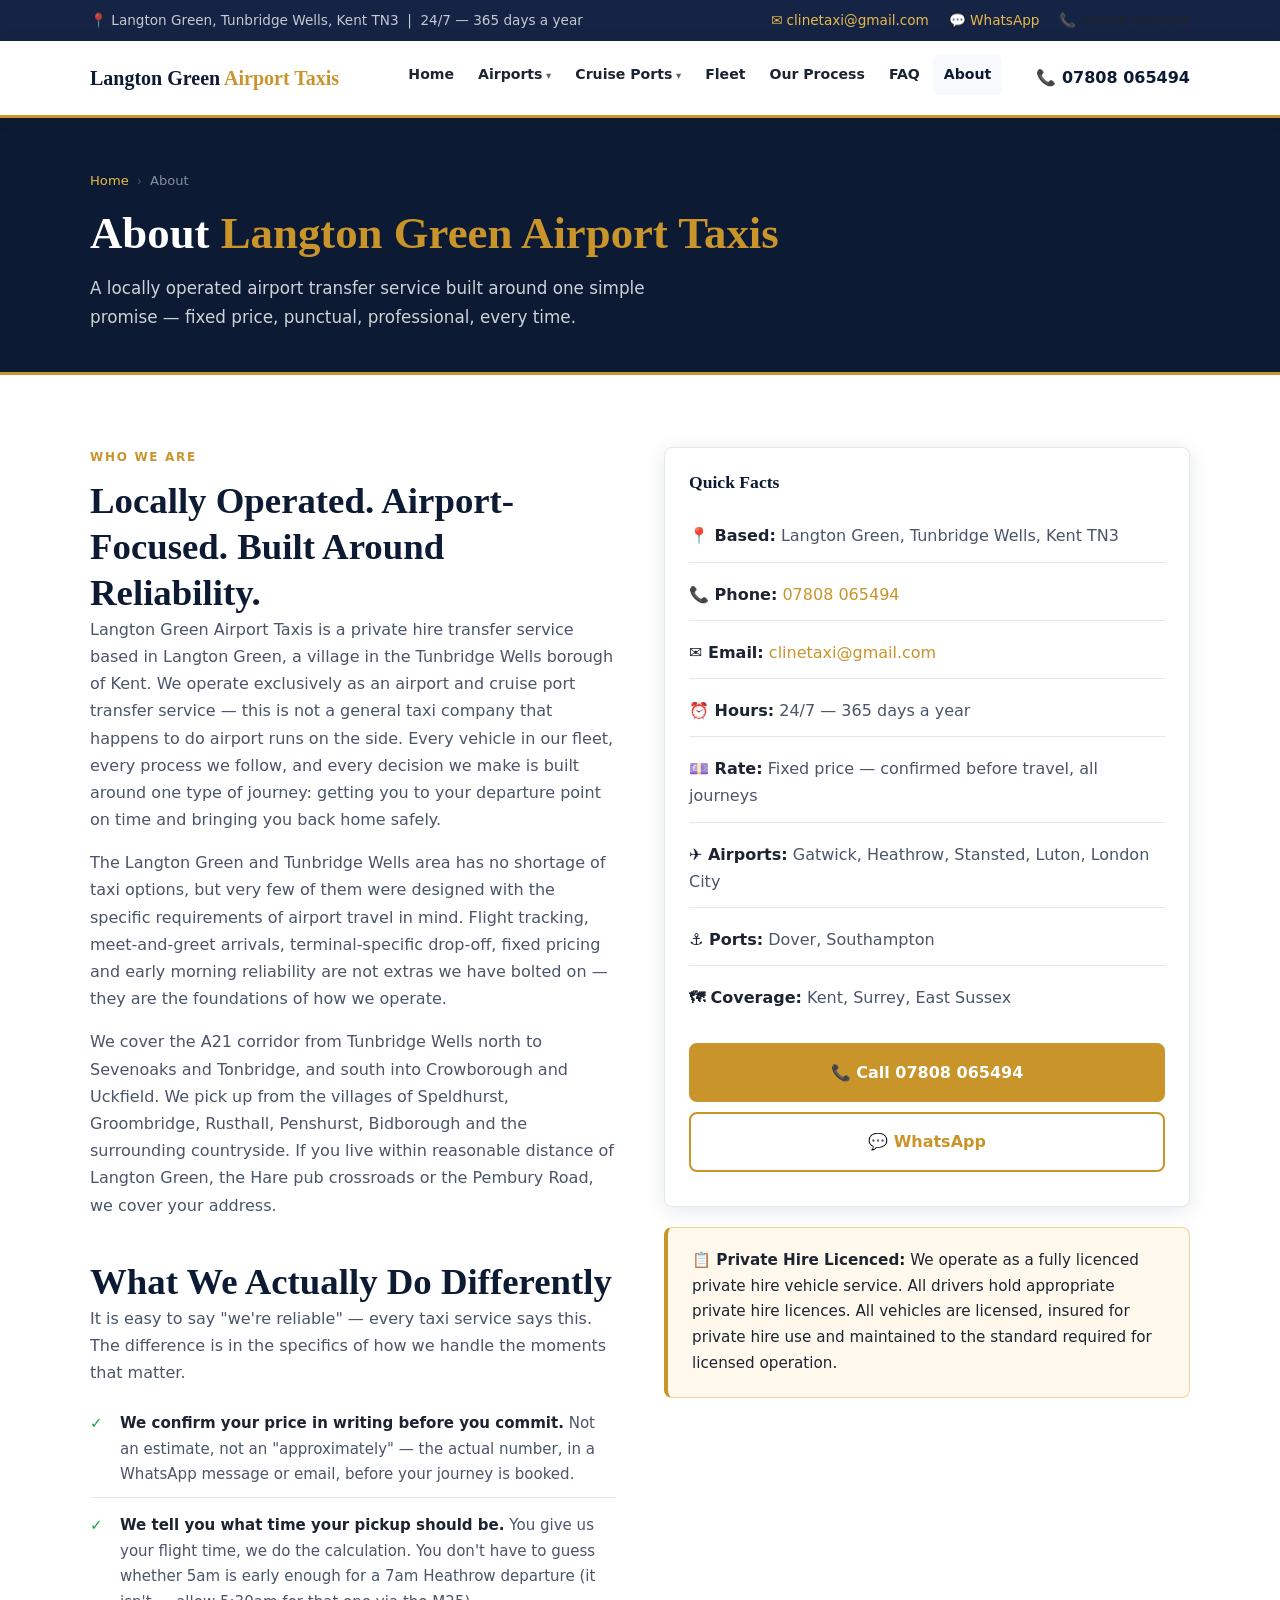
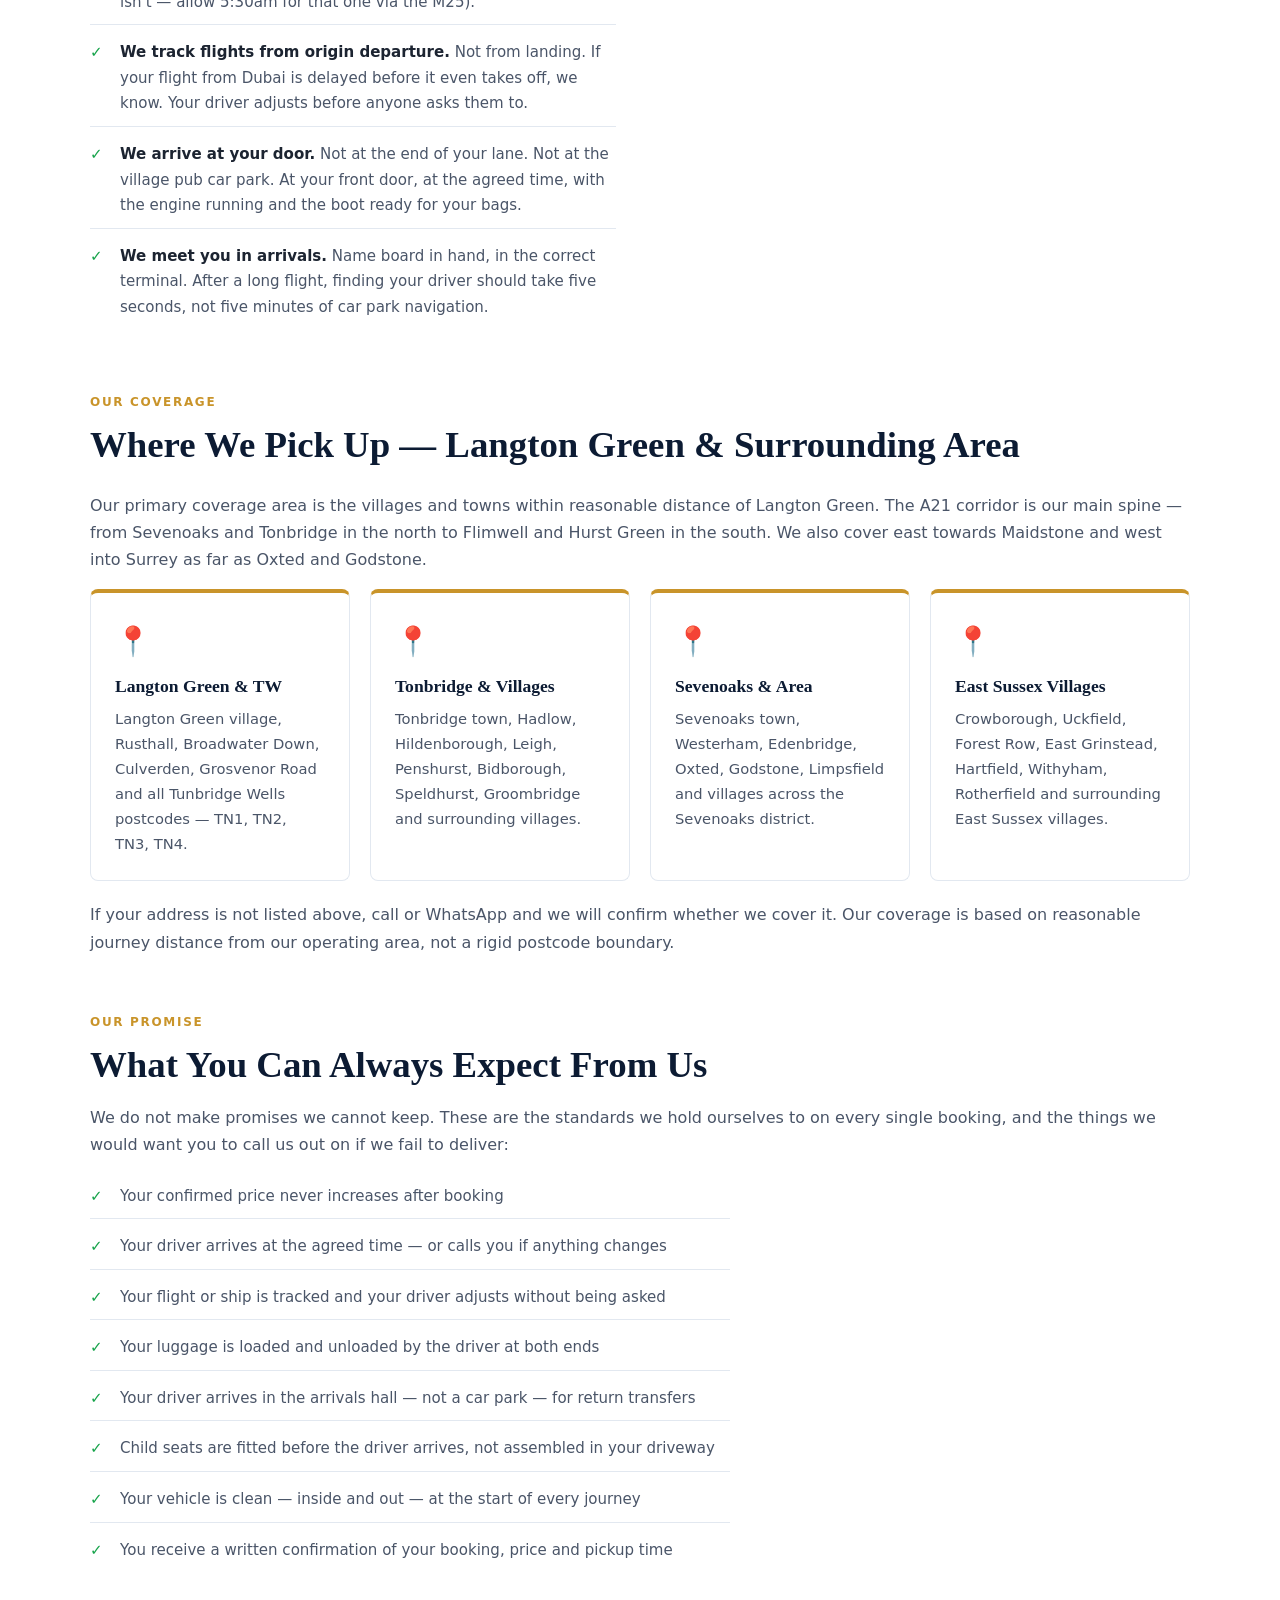
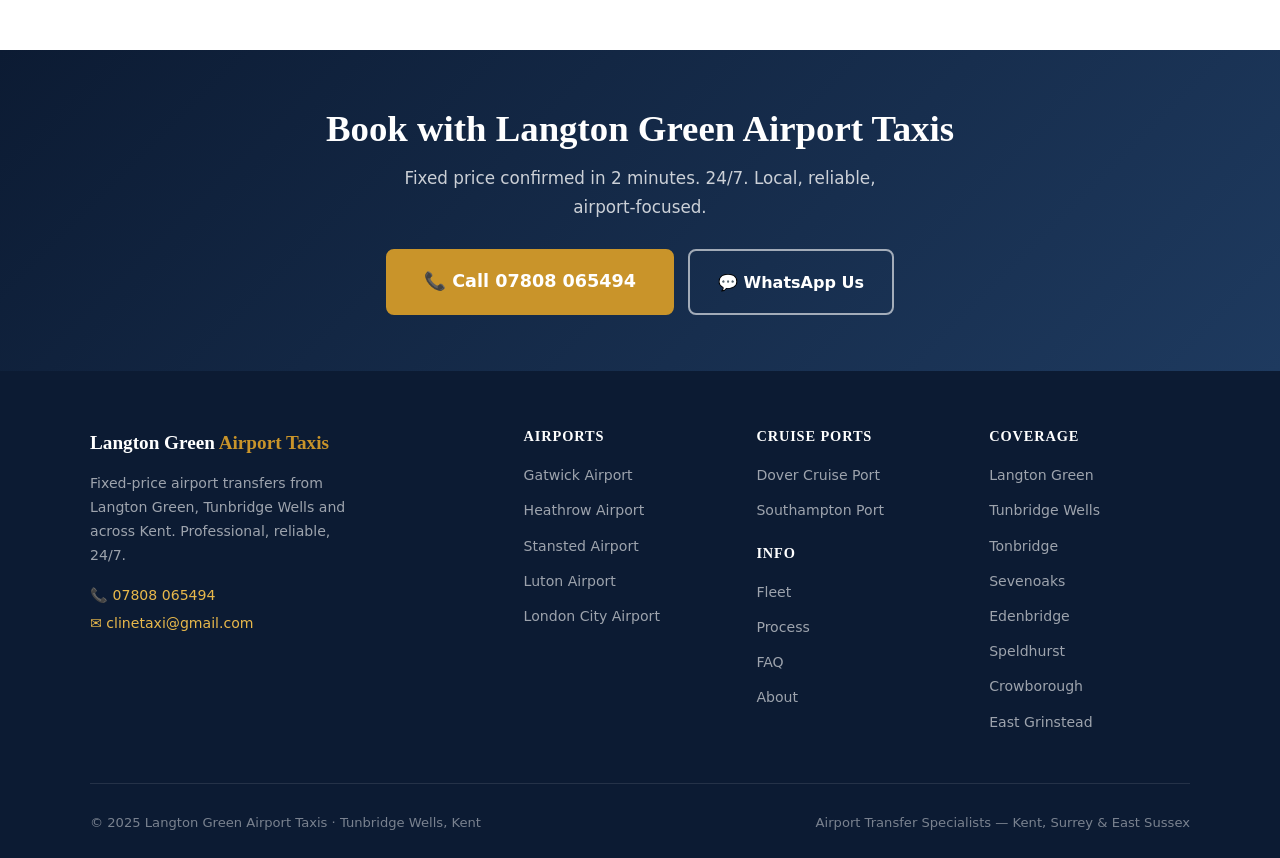
==== commit 93e2e7ae: "describe the change" ====
--- a/about.html
+++ b/about.html
@@ -69,7 +69,7 @@
             <li style="padding:12px 0; border-bottom:1px solid var(--border);"><strong>📞 Phone:</strong> <a href="tel:+447808065494">07808 065494</a></li>
             <li style="padding:12px 0; border-bottom:1px solid var(--border);"><strong>✉ Email:</strong> <a href="mailto:clinetaxi@gmail.com">clinetaxi@gmail.com</a></li>
             <li style="padding:12px 0; border-bottom:1px solid var(--border);"><strong>⏰ Hours:</strong> 24/7 — 365 days a year</li>
-            <li style="padding:12px 0; border-bottom:1px solid var(--border);"><strong>💷 Rate:</strong> Fixed £2.50/km — all journeys</li>
+            <li style="padding:12px 0; border-bottom:1px solid var(--border);"><strong>💷 Rate:</strong> Fixed price — confirmed before travel, all journeys</li>
             <li style="padding:12px 0; border-bottom:1px solid var(--border);"><strong>✈ Airports:</strong> Gatwick, Heathrow, Stansted, Luton, London City</li>
             <li style="padding:12px 0; border-bottom:1px solid var(--border);"><strong>⚓ Ports:</strong> Dover, Southampton</li>
             <li style="padding:12px 0;"><strong>🗺 Coverage:</strong> Kent, Surrey, East Sussex</li>
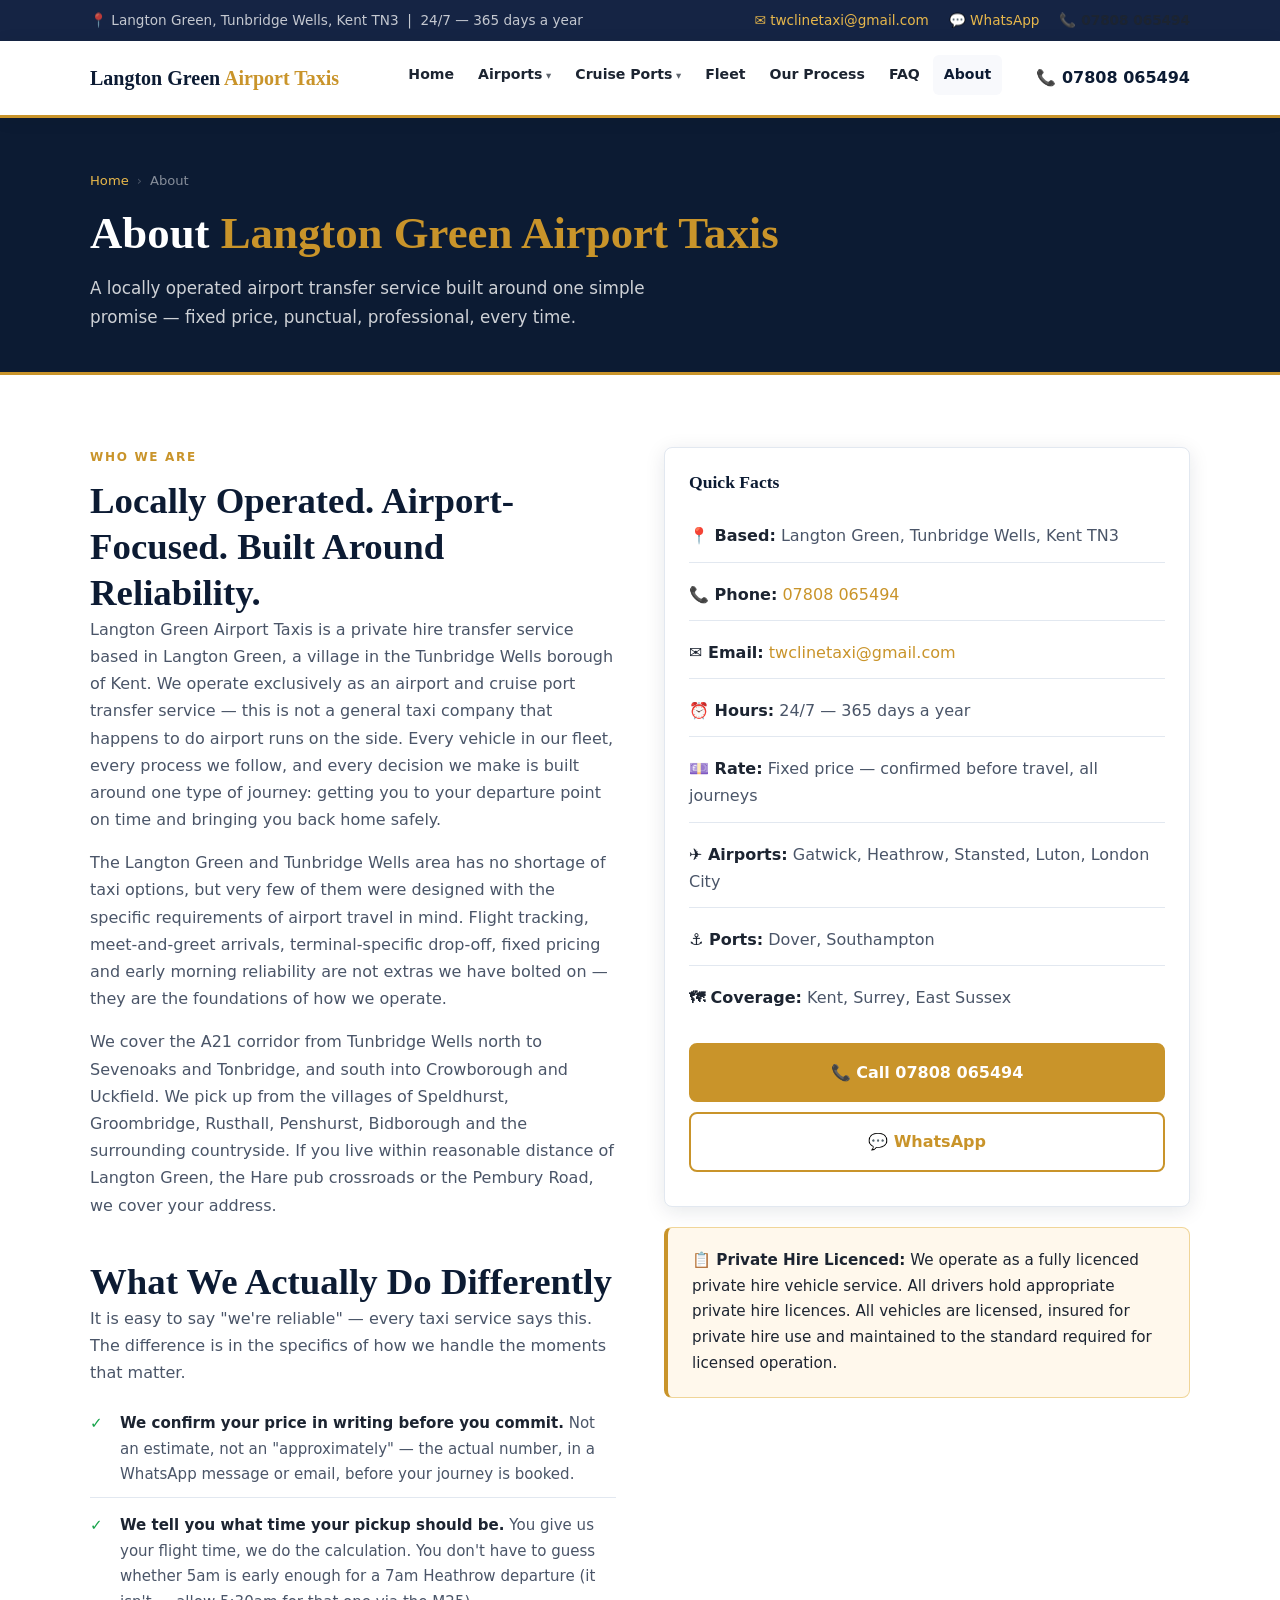
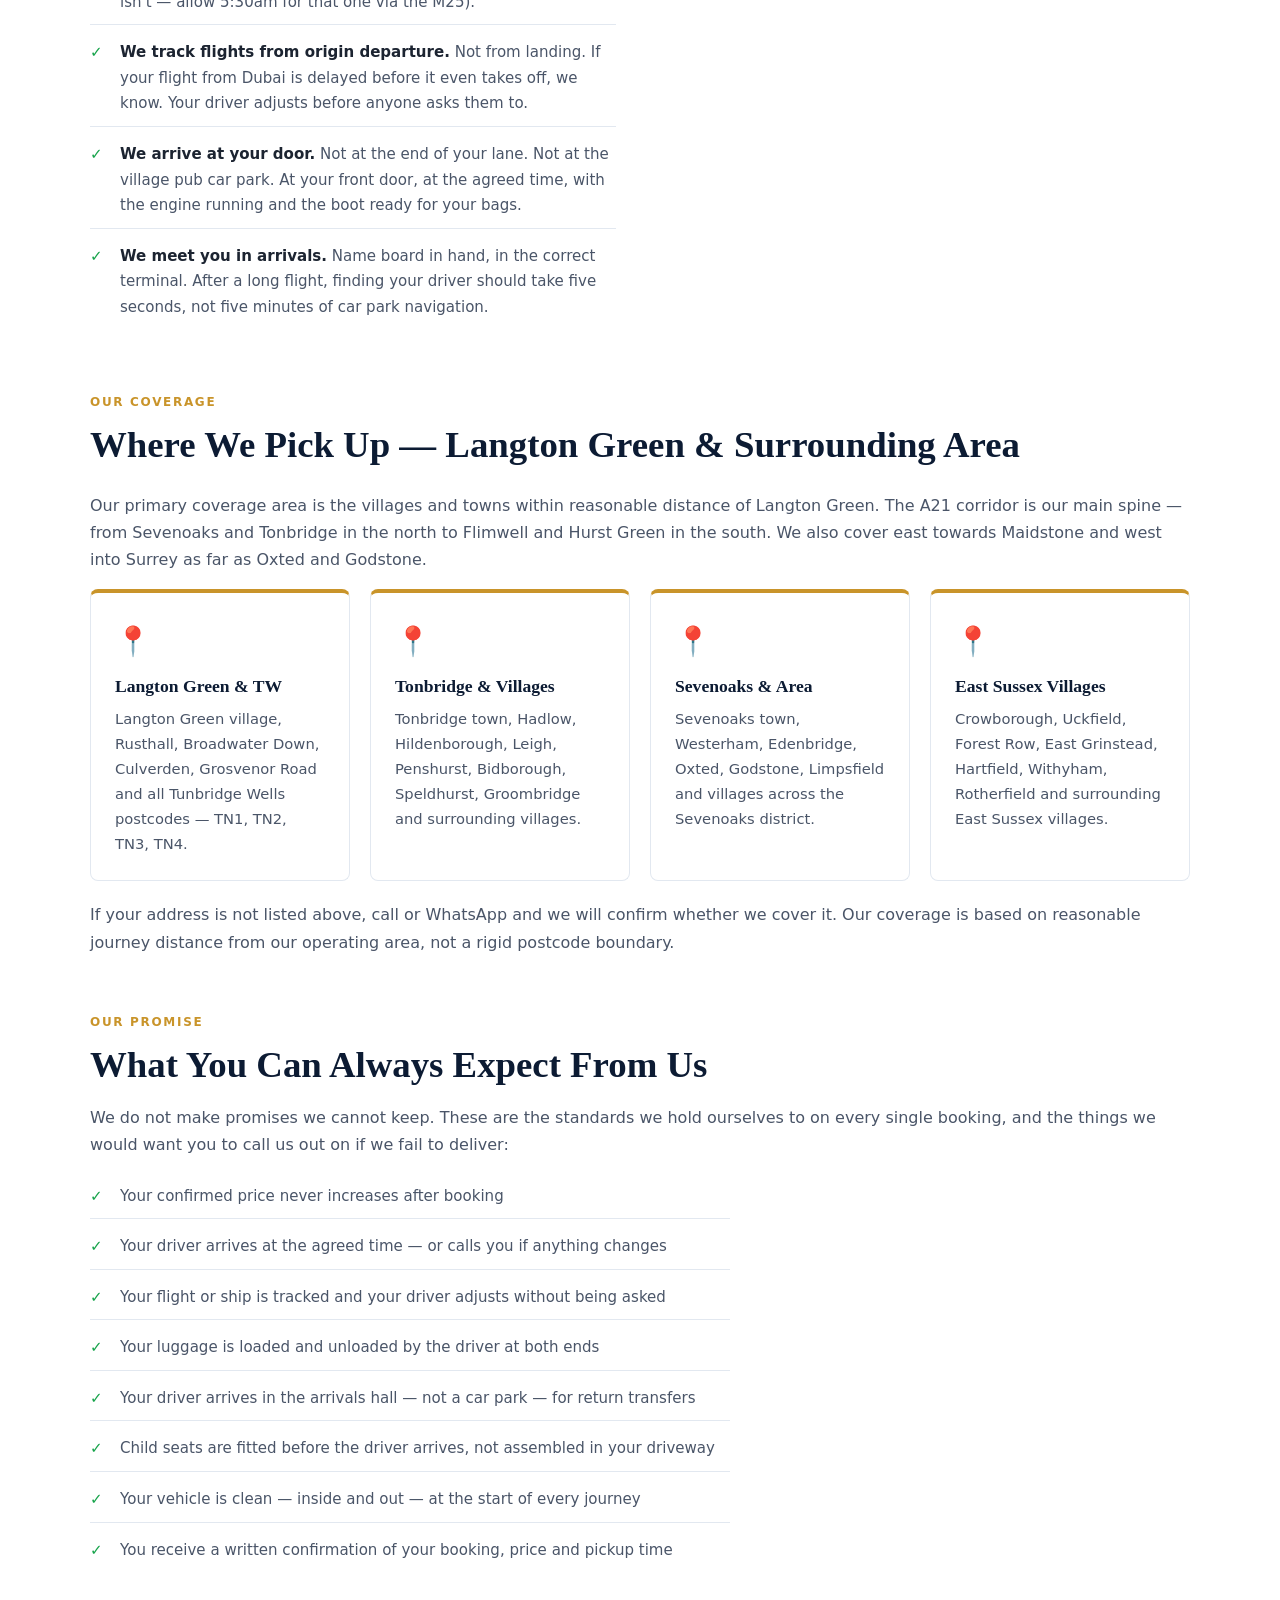
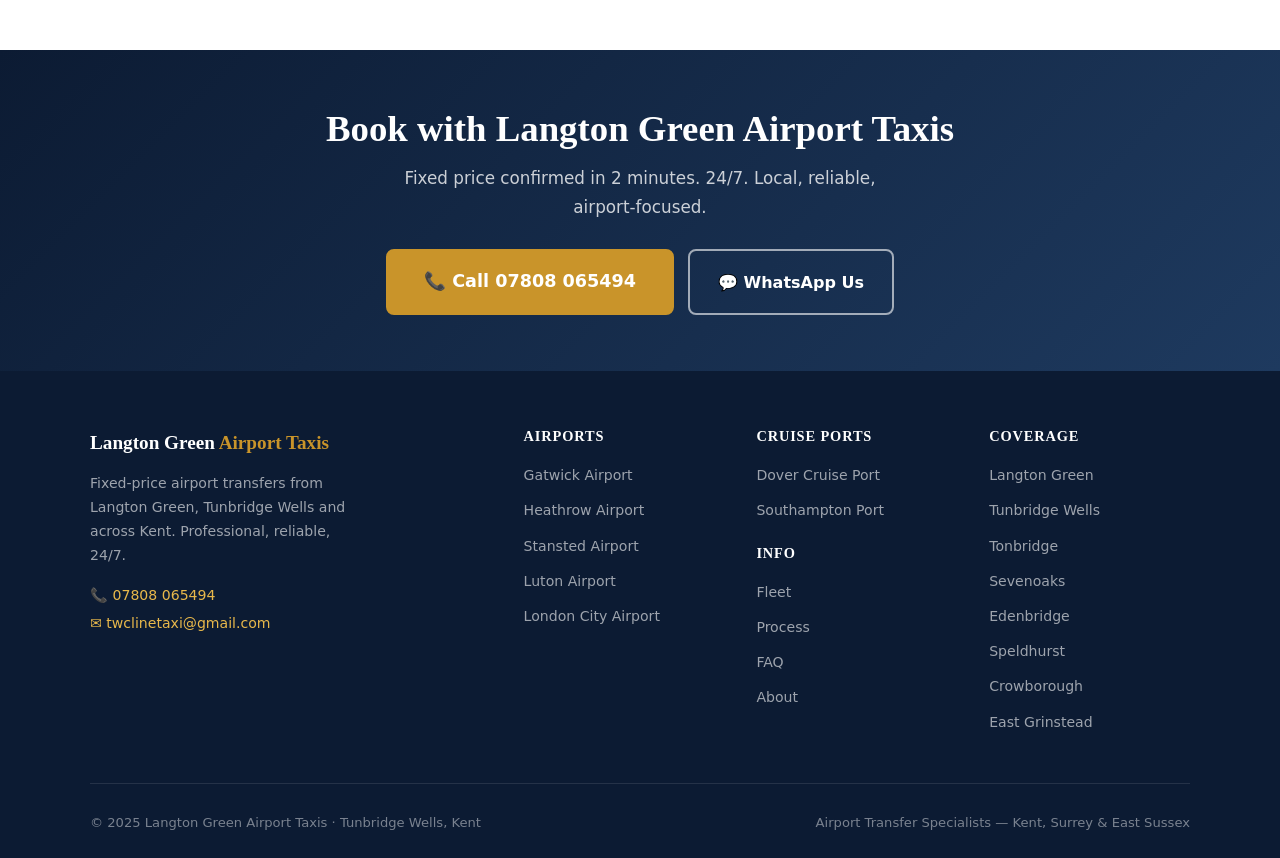
==== commit 79f2d2ab: "Fix email to twclinetaxi@gmail.com" ====
--- a/about.html
+++ b/about.html
@@ -22,14 +22,14 @@
   "name": "Langton Green Airport Taxis",
   "url": "https://langtongreenairporttaxis.co.uk/",
   "telephone": "+447808065494",
-  "email": "clinetaxi@gmail.com",
+  "email": "twclinetaxi@gmail.com",
   "description": "Fixed-price airport and cruise port transfers from Langton Green and Tunbridge Wells, Kent.",
   "areaServed": "Langton Green, Tunbridge Wells, Kent"
 }
 </script>
 </head>
 <body>
-<div class="topbar"><div class="container topbar-inner"><span>📍 Langton Green, Tunbridge Wells, Kent TN3 &nbsp;|&nbsp; 24/7 — 365 days a year</span><div class="topbar-right"><a href="mailto:clinetaxi@gmail.com">✉ clinetaxi@gmail.com</a><a href="https://wa.me/447808065494">💬 WhatsApp</a><a href="tel:+447808065494"><strong>📞 07808 065494</strong></a></div></div></div>
+<div class="topbar"><div class="container topbar-inner"><span>📍 Langton Green, Tunbridge Wells, Kent TN3 &nbsp;|&nbsp; 24/7 — 365 days a year</span><div class="topbar-right"><a href="mailto:twclinetaxi@gmail.com">✉ twclinetaxi@gmail.com</a><a href="https://wa.me/447808065494">💬 WhatsApp</a><a href="tel:+447808065494"><strong>📞 07808 065494</strong></a></div></div></div>
 <nav><div class="nav-inner"><a href="index.html" class="logo">Langton Green <span>Airport Taxis</span></a><ul class="nav-links" id="navLinks"><li><a href="index.html">Home</a></li><li class="has-dropdown"><a href="#">Airports</a><div class="dropdown"><a href="gatwick.html">✈️ Gatwick Airport</a><a href="heathrow.html">✈️ Heathrow Airport</a><a href="stansted.html">✈️ Stansted Airport</a><a href="luton.html">✈️ Luton Airport</a><a href="london-city.html">✈️ London City Airport</a></div></li><li class="has-dropdown"><a href="#">Cruise Ports</a><div class="dropdown"><a href="dover.html">⚓ Dover Cruise Port</a><a href="southampton.html">🚢 Southampton Cruise Port</a></div></li><li><a href="fleet.html">Fleet</a></li><li><a href="process.html">Our Process</a></li><li><a href="faq.html">FAQ</a></li><li><a href="about.html" class="active">About</a></li></ul><div class="nav-cta"><a href="tel:+447808065494" class="nav-phone-link">📞 07808 065494</a><button class="hamburger" id="menuBtn" aria-label="Menu"><span></span><span></span><span></span></button></div></div></nav>
 
 <section class="page-hero">
@@ -67,7 +67,7 @@
           <ul style="list-style:none; padding:0;">
             <li style="padding:12px 0; border-bottom:1px solid var(--border);"><strong>📍 Based:</strong> Langton Green, Tunbridge Wells, Kent TN3</li>
             <li style="padding:12px 0; border-bottom:1px solid var(--border);"><strong>📞 Phone:</strong> <a href="tel:+447808065494">07808 065494</a></li>
-            <li style="padding:12px 0; border-bottom:1px solid var(--border);"><strong>✉ Email:</strong> <a href="mailto:clinetaxi@gmail.com">clinetaxi@gmail.com</a></li>
+            <li style="padding:12px 0; border-bottom:1px solid var(--border);"><strong>✉ Email:</strong> <a href="mailto:twclinetaxi@gmail.com">twclinetaxi@gmail.com</a></li>
             <li style="padding:12px 0; border-bottom:1px solid var(--border);"><strong>⏰ Hours:</strong> 24/7 — 365 days a year</li>
             <li style="padding:12px 0; border-bottom:1px solid var(--border);"><strong>💷 Rate:</strong> Fixed price — confirmed before travel, all journeys</li>
             <li style="padding:12px 0; border-bottom:1px solid var(--border);"><strong>✈ Airports:</strong> Gatwick, Heathrow, Stansted, Luton, London City</li>
@@ -137,7 +137,8 @@
 
 <section class="cta-strip"><div class="container"><h2>Book with Langton Green Airport Taxis</h2><p>Fixed price confirmed in 2 minutes. 24/7. Local, reliable, airport-focused.</p><div class="btn-ctas"><a href="tel:+447808065494" class="btn btn-gold btn-lg">📞 Call 07808 065494</a><a href="https://wa.me/447808065494" class="btn btn-outline-white">💬 WhatsApp Us</a></div></div></section>
 
-<footer><div class="container"><div class="footer-grid"><div class="footer-brand"><span class="footer-logo-txt">Langton Green <span>Airport Taxis</span></span><p>Fixed-price airport transfers from Langton Green, Tunbridge Wells and across Kent. Professional, reliable, 24/7.</p><div class="footer-contact"><a href="tel:+447808065494">📞 07808 065494</a><a href="mailto:clinetaxi@gmail.com">✉ clinetaxi@gmail.com</a></div></div><div><h4>Airports</h4><ul><li><a href="gatwick.html">Gatwick Airport</a></li><li><a href="heathrow.html">Heathrow Airport</a></li><li><a href="stansted.html">Stansted Airport</a></li><li><a href="luton.html">Luton Airport</a></li><li><a href="london-city.html">London City Airport</a></li></ul></div><div><h4>Cruise Ports</h4><ul><li><a href="dover.html">Dover Cruise Port</a></li><li><a href="southampton.html">Southampton Port</a></li></ul><h4 style="margin-top:20px;">Info</h4><ul><li><a href="fleet.html">Fleet</a></li><li><a href="process.html">Process</a></li><li><a href="faq.html">FAQ</a></li><li><a href="about.html">About</a></li></ul></div><div><h4>Coverage</h4><ul><li><a href="#">Langton Green</a></li><li><a href="#">Tunbridge Wells</a></li><li><a href="#">Tonbridge</a></li><li><a href="#">Sevenoaks</a></li><li><a href="#">Edenbridge</a></li><li><a href="#">Speldhurst</a></li><li><a href="#">Crowborough</a></li><li><a href="#">East Grinstead</a></li></ul></div></div><div class="footer-bottom"><span>© 2025 Langton Green Airport Taxis · Tunbridge Wells, Kent</span><span>Airport Transfer Specialists — Kent, Surrey & East Sussex</span></div></div></footer>
+<footer><div class="container"><div class="footer-grid"><div class="footer-brand"><span class="footer-logo-txt">Langton Green <span>Airport Taxis</span></span><p>Fixed-price airport transfers from Langton Green, Tunbridge Wells and across Kent. Professional, reliable, 24/7.</p><div class="footer-contact"><a href="tel:+447808065494">📞 07808 065494</a><a href="mailto:twclinetaxi@gmail.com">✉ twclinetaxi@gmail.com</a></div></div><div><h4>Airports</h4><ul><li><a href="gatwick.html">Gatwick Airport</a></li><li><a href="heathrow.html">Heathrow Airport</a></li><li><a href="stansted.html">Stansted Airport</a></li><li><a href="luton.html">Luton Airport</a></li><li><a href="london-city.html">London City Airport</a></li></ul></div><div><h4>Cruise Ports</h4><ul><li><a href="dover.html">Dover Cruise Port</a></li><li><a href="southampton.html">Southampton Port</a></li></ul><h4 style="margin-top:20px;">Info</h4><ul><li><a href="fleet.html">Fleet</a></li><li><a href="process.html">Process</a></li><li><a href="faq.html">FAQ</a></li><li><a href="about.html">About</a></li></ul></div><div><h4>Coverage</h4><ul><li><a href="#">Langton Green</a></li><li><a href="#">Tunbridge Wells</a></li><li><a href="#">Tonbridge</a></li><li><a href="#">Sevenoaks</a></li><li><a href="#">Edenbridge</a></li><li><a href="#">Speldhurst</a></li><li><a href="#">Crowborough</a></li><li><a href="#">East Grinstead</a></li></ul></div></div><div class="footer-bottom"><span>© 2025 Langton Green Airport Taxis · Tunbridge Wells, Kent</span><span>Airport Transfer Specialists — Kent, Surrey & East Sussex</span></div></div></footer>
 <script>const menuBtn=document.getElementById('menuBtn');const navLinks=document.getElementById('navLinks');menuBtn.addEventListener('click',()=>navLinks.classList.toggle('open'));</script>
 </body>
 </html>
+
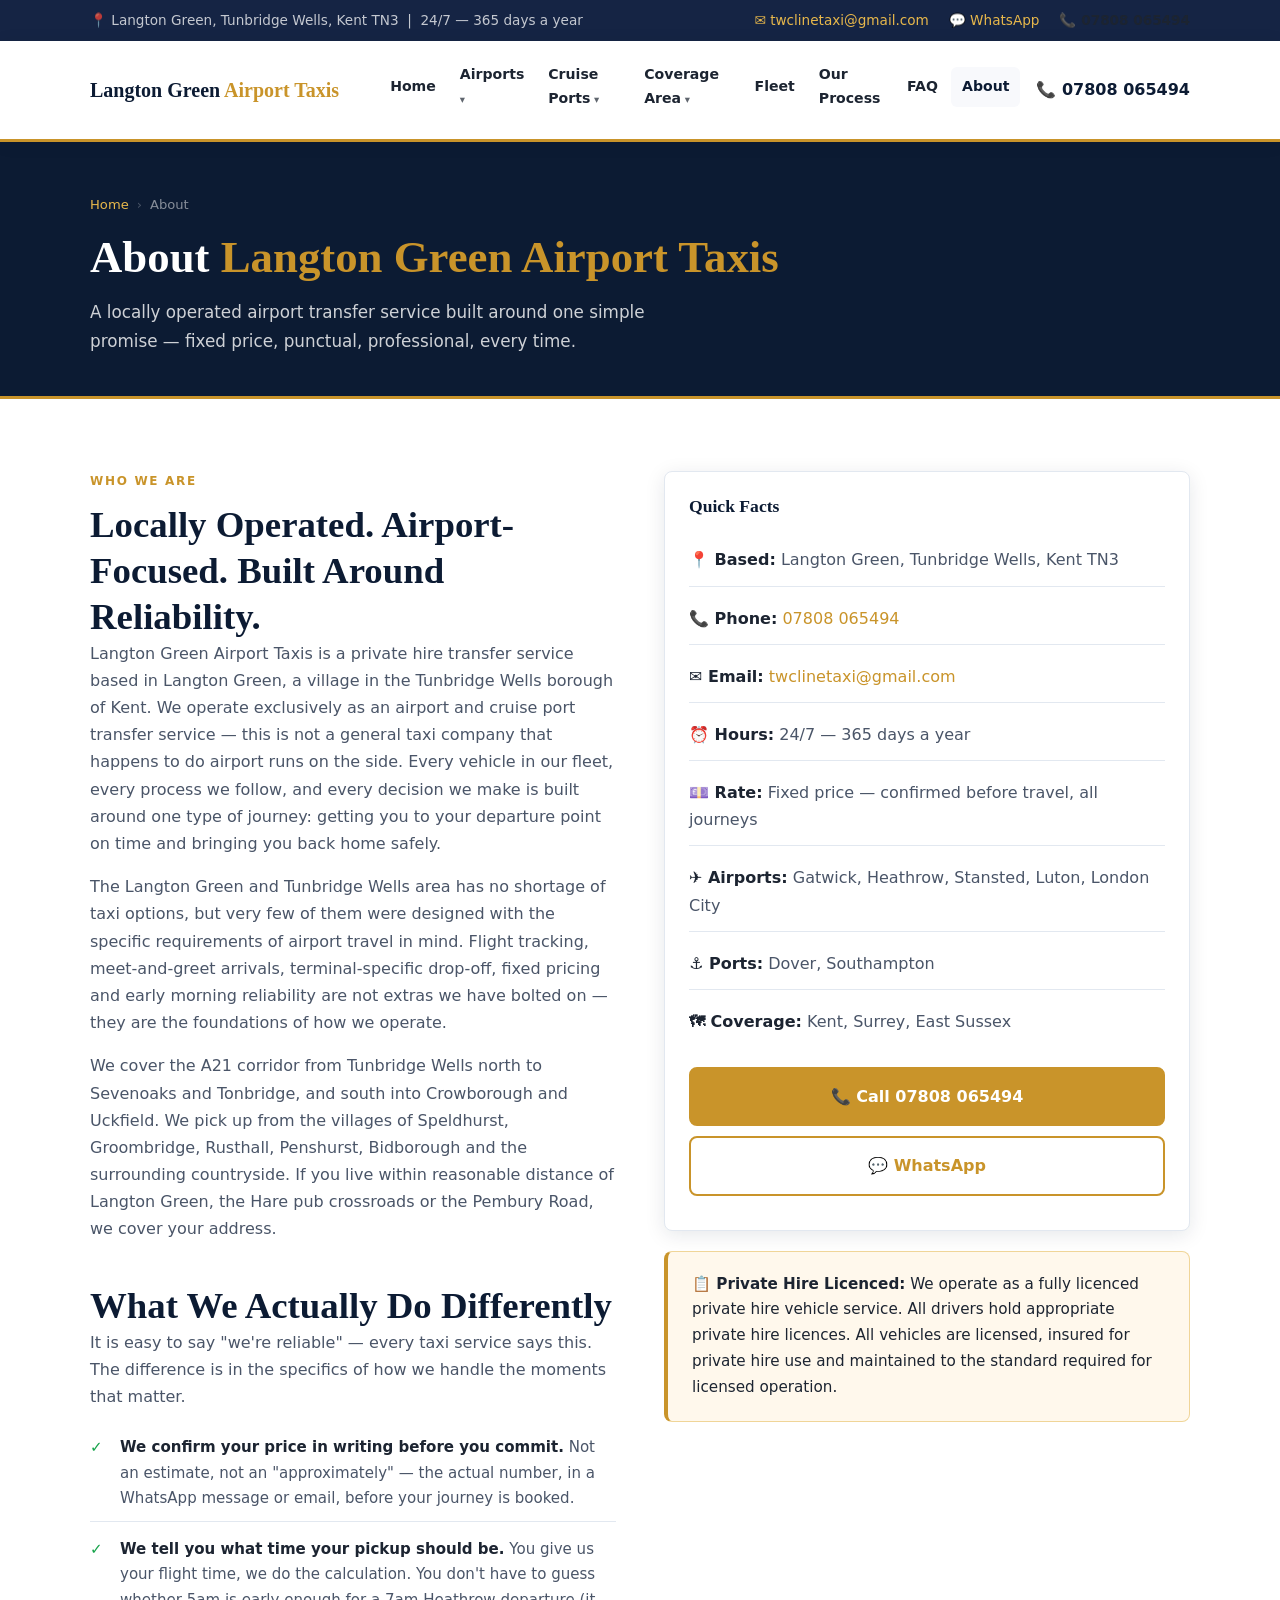
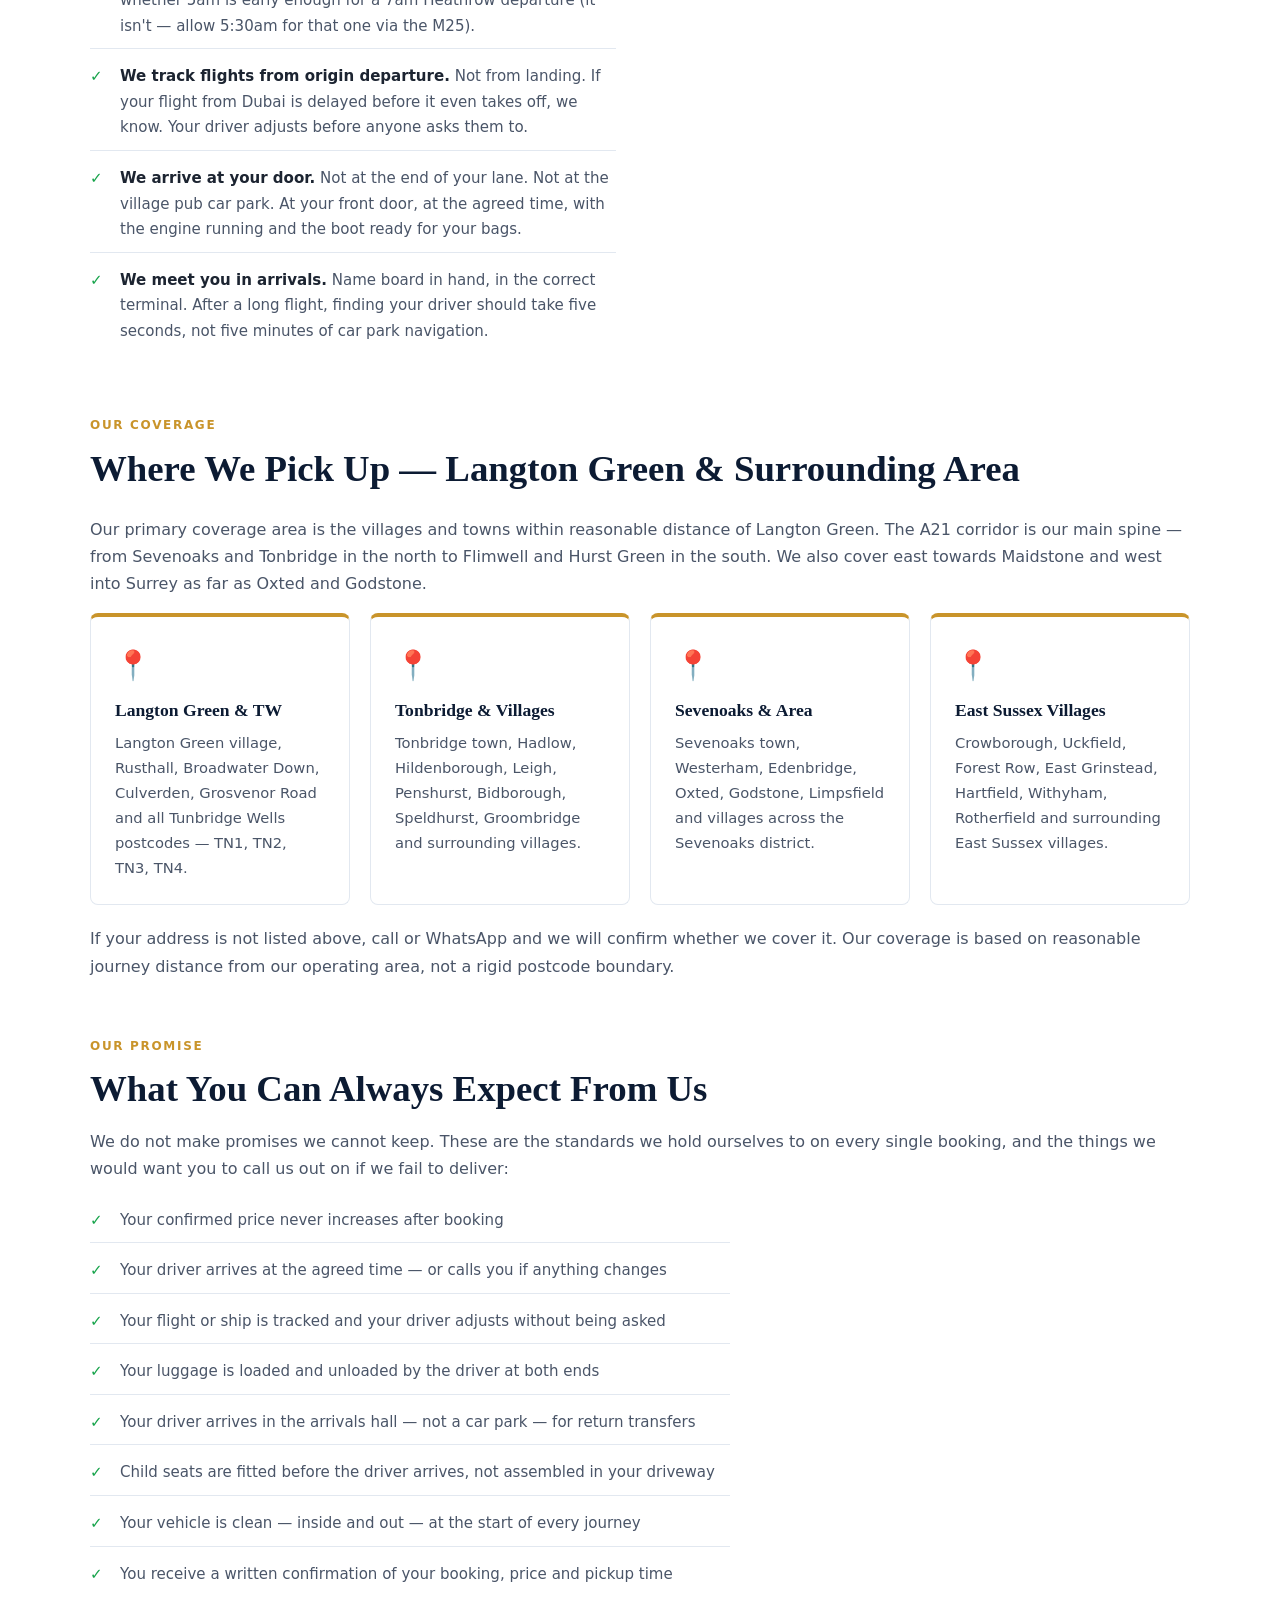
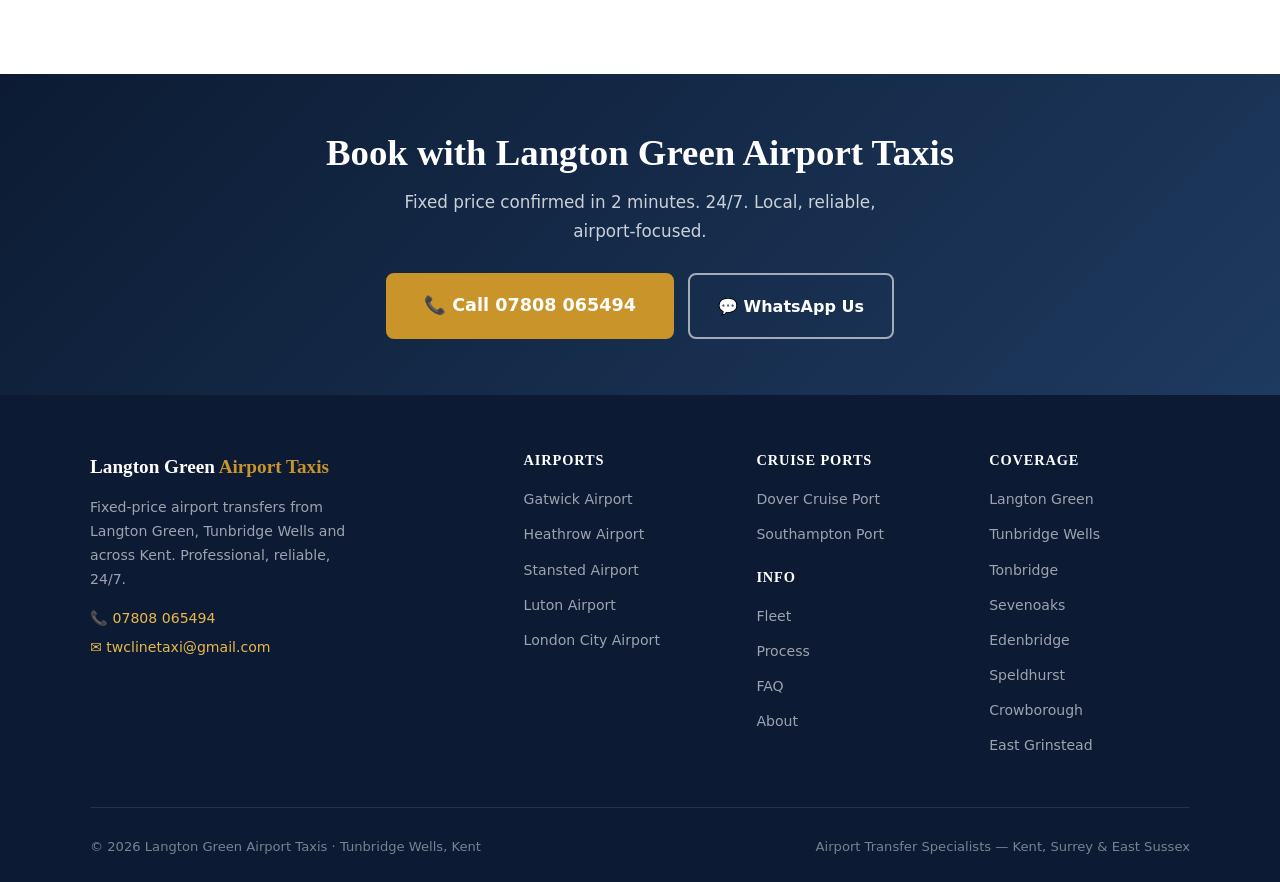
==== commit 4b09f0bb: "SEO fixes: canonical internal links, honest areaServed schema, new Tonbridge/Sevenoaks town pages, s" ====
--- a/about.html
+++ b/about.html
@@ -24,17 +24,17 @@
   "telephone": "+447808065494",
   "email": "twclinetaxi@gmail.com",
   "description": "Fixed-price airport and cruise port transfers from Langton Green and Tunbridge Wells, Kent.",
-  "areaServed": "Langton Green, Tunbridge Wells, Kent"
+  "areaServed": ["Langton Green", "Tunbridge Wells", "Tonbridge", "Sevenoaks", "Edenbridge", "Penshurst", "Speldhurst", "Groombridge", "Rusthall", "Crowborough", "Uckfield", "East Grinstead", "Forest Row"],
 }
 </script>
 </head>
 <body>
 <div class="topbar"><div class="container topbar-inner"><span>📍 Langton Green, Tunbridge Wells, Kent TN3 &nbsp;|&nbsp; 24/7 — 365 days a year</span><div class="topbar-right"><a href="mailto:twclinetaxi@gmail.com">✉ twclinetaxi@gmail.com</a><a href="https://wa.me/447808065494">💬 WhatsApp</a><a href="tel:+447808065494"><strong>📞 07808 065494</strong></a></div></div></div>
-<nav><div class="nav-inner"><a href="index.html" class="logo">Langton Green <span>Airport Taxis</span></a><ul class="nav-links" id="navLinks"><li><a href="index.html">Home</a></li><li class="has-dropdown"><a href="#">Airports</a><div class="dropdown"><a href="gatwick.html">✈️ Gatwick Airport</a><a href="heathrow.html">✈️ Heathrow Airport</a><a href="stansted.html">✈️ Stansted Airport</a><a href="luton.html">✈️ Luton Airport</a><a href="london-city.html">✈️ London City Airport</a></div></li><li class="has-dropdown"><a href="#">Cruise Ports</a><div class="dropdown"><a href="dover.html">⚓ Dover Cruise Port</a><a href="southampton.html">🚢 Southampton Cruise Port</a></div></li><li><a href="fleet.html">Fleet</a></li><li><a href="process.html">Our Process</a></li><li><a href="faq.html">FAQ</a></li><li><a href="about.html" class="active">About</a></li></ul><div class="nav-cta"><a href="tel:+447808065494" class="nav-phone-link">📞 07808 065494</a><button class="hamburger" id="menuBtn" aria-label="Menu"><span></span><span></span><span></span></button></div></div></nav>
+<nav><div class="nav-inner"><a href="/" class="logo">Langton Green <span>Airport Taxis</span></a><ul class="nav-links" id="navLinks"><li><a href="/">Home</a></li><li class="has-dropdown"><a href="#">Airports</a><div class="dropdown"><a href="gatwick.html">✈️ Gatwick Airport</a><a href="heathrow.html">✈️ Heathrow Airport</a><a href="stansted.html">✈️ Stansted Airport</a><a href="luton.html">✈️ Luton Airport</a><a href="london-city.html">✈️ London City Airport</a></div></li><li class="has-dropdown"><a href="#">Cruise Ports</a><div class="dropdown"><a href="dover.html">⚓ Dover Cruise Port</a><a href="southampton.html">🚢 Southampton Cruise Port</a></div></li><li class="has-dropdown"><a href="#">Coverage Area</a><div class="dropdown"><a href="tonbridge.html">📍 Tonbridge</a><a href="sevenoaks.html">📍 Sevenoaks</a></div></li><li><a href="fleet.html">Fleet</a></li><li><a href="process.html">Our Process</a></li><li><a href="faq.html">FAQ</a></li><li><a href="about.html" class="active">About</a></li></ul><div class="nav-cta"><a href="tel:+447808065494" class="nav-phone-link">📞 07808 065494</a><button class="hamburger" id="menuBtn" aria-label="Menu"><span></span><span></span><span></span></button></div></div></nav>
 
 <section class="page-hero">
   <div class="container">
-    <div class="breadcrumb"><a href="index.html">Home</a> <span>›</span> About</div>
+    <div class="breadcrumb"><a href="/">Home</a> <span>›</span> About</div>
     <h1>About <em>Langton Green Airport Taxis</em></h1>
     <p>A locally operated airport transfer service built around one simple promise — fixed price, punctual, professional, every time.</p>
   </div>
@@ -137,8 +137,8 @@
 
 <section class="cta-strip"><div class="container"><h2>Book with Langton Green Airport Taxis</h2><p>Fixed price confirmed in 2 minutes. 24/7. Local, reliable, airport-focused.</p><div class="btn-ctas"><a href="tel:+447808065494" class="btn btn-gold btn-lg">📞 Call 07808 065494</a><a href="https://wa.me/447808065494" class="btn btn-outline-white">💬 WhatsApp Us</a></div></div></section>
 
-<footer><div class="container"><div class="footer-grid"><div class="footer-brand"><span class="footer-logo-txt">Langton Green <span>Airport Taxis</span></span><p>Fixed-price airport transfers from Langton Green, Tunbridge Wells and across Kent. Professional, reliable, 24/7.</p><div class="footer-contact"><a href="tel:+447808065494">📞 07808 065494</a><a href="mailto:twclinetaxi@gmail.com">✉ twclinetaxi@gmail.com</a></div></div><div><h4>Airports</h4><ul><li><a href="gatwick.html">Gatwick Airport</a></li><li><a href="heathrow.html">Heathrow Airport</a></li><li><a href="stansted.html">Stansted Airport</a></li><li><a href="luton.html">Luton Airport</a></li><li><a href="london-city.html">London City Airport</a></li></ul></div><div><h4>Cruise Ports</h4><ul><li><a href="dover.html">Dover Cruise Port</a></li><li><a href="southampton.html">Southampton Port</a></li></ul><h4 style="margin-top:20px;">Info</h4><ul><li><a href="fleet.html">Fleet</a></li><li><a href="process.html">Process</a></li><li><a href="faq.html">FAQ</a></li><li><a href="about.html">About</a></li></ul></div><div><h4>Coverage</h4><ul><li><a href="#">Langton Green</a></li><li><a href="#">Tunbridge Wells</a></li><li><a href="#">Tonbridge</a></li><li><a href="#">Sevenoaks</a></li><li><a href="#">Edenbridge</a></li><li><a href="#">Speldhurst</a></li><li><a href="#">Crowborough</a></li><li><a href="#">East Grinstead</a></li></ul></div></div><div class="footer-bottom"><span>© 2025 Langton Green Airport Taxis · Tunbridge Wells, Kent</span><span>Airport Transfer Specialists — Kent, Surrey & East Sussex</span></div></div></footer>
+<footer><div class="container"><div class="footer-grid"><div class="footer-brand"><span class="footer-logo-txt">Langton Green <span>Airport Taxis</span></span><p>Fixed-price airport transfers from Langton Green, Tunbridge Wells and across Kent. Professional, reliable, 24/7.</p><div class="footer-contact"><a href="tel:+447808065494">📞 07808 065494</a><a href="mailto:twclinetaxi@gmail.com">✉ twclinetaxi@gmail.com</a></div></div><div><h4>Airports</h4><ul><li><a href="gatwick.html">Gatwick Airport</a></li><li><a href="heathrow.html">Heathrow Airport</a></li><li><a href="stansted.html">Stansted Airport</a></li><li><a href="luton.html">Luton Airport</a></li><li><a href="london-city.html">London City Airport</a></li></ul></div><div><h4>Cruise Ports</h4><ul><li><a href="dover.html">Dover Cruise Port</a></li><li><a href="southampton.html">Southampton Port</a></li></ul><h4 style="margin-top:20px;">Info</h4><ul><li><a href="fleet.html">Fleet</a></li><li><a href="process.html">Process</a></li><li><a href="faq.html">FAQ</a></li><li><a href="about.html">About</a></li></ul></div><div><h4>Coverage</h4><ul><li><a href="/">Langton Green</a></li><li><a href="/">Tunbridge Wells</a></li><li><a href="tonbridge.html">Tonbridge</a></li><li><a href="sevenoaks.html">Sevenoaks</a></li><li><a href="/">Edenbridge</a></li><li><a href="/">Speldhurst</a></li><li><a href="/">Crowborough</a></li><li><a href="/">East Grinstead</a></li></ul></div></div><div class="footer-bottom"><span>© 2026 Langton Green Airport Taxis · Tunbridge Wells, Kent</span><span>Airport Transfer Specialists — Kent, Surrey & East Sussex</span></div></div></footer>
 <script>const menuBtn=document.getElementById('menuBtn');const navLinks=document.getElementById('navLinks');menuBtn.addEventListener('click',()=>navLinks.classList.toggle('open'));</script>
 </body>
 </html>
-
+
